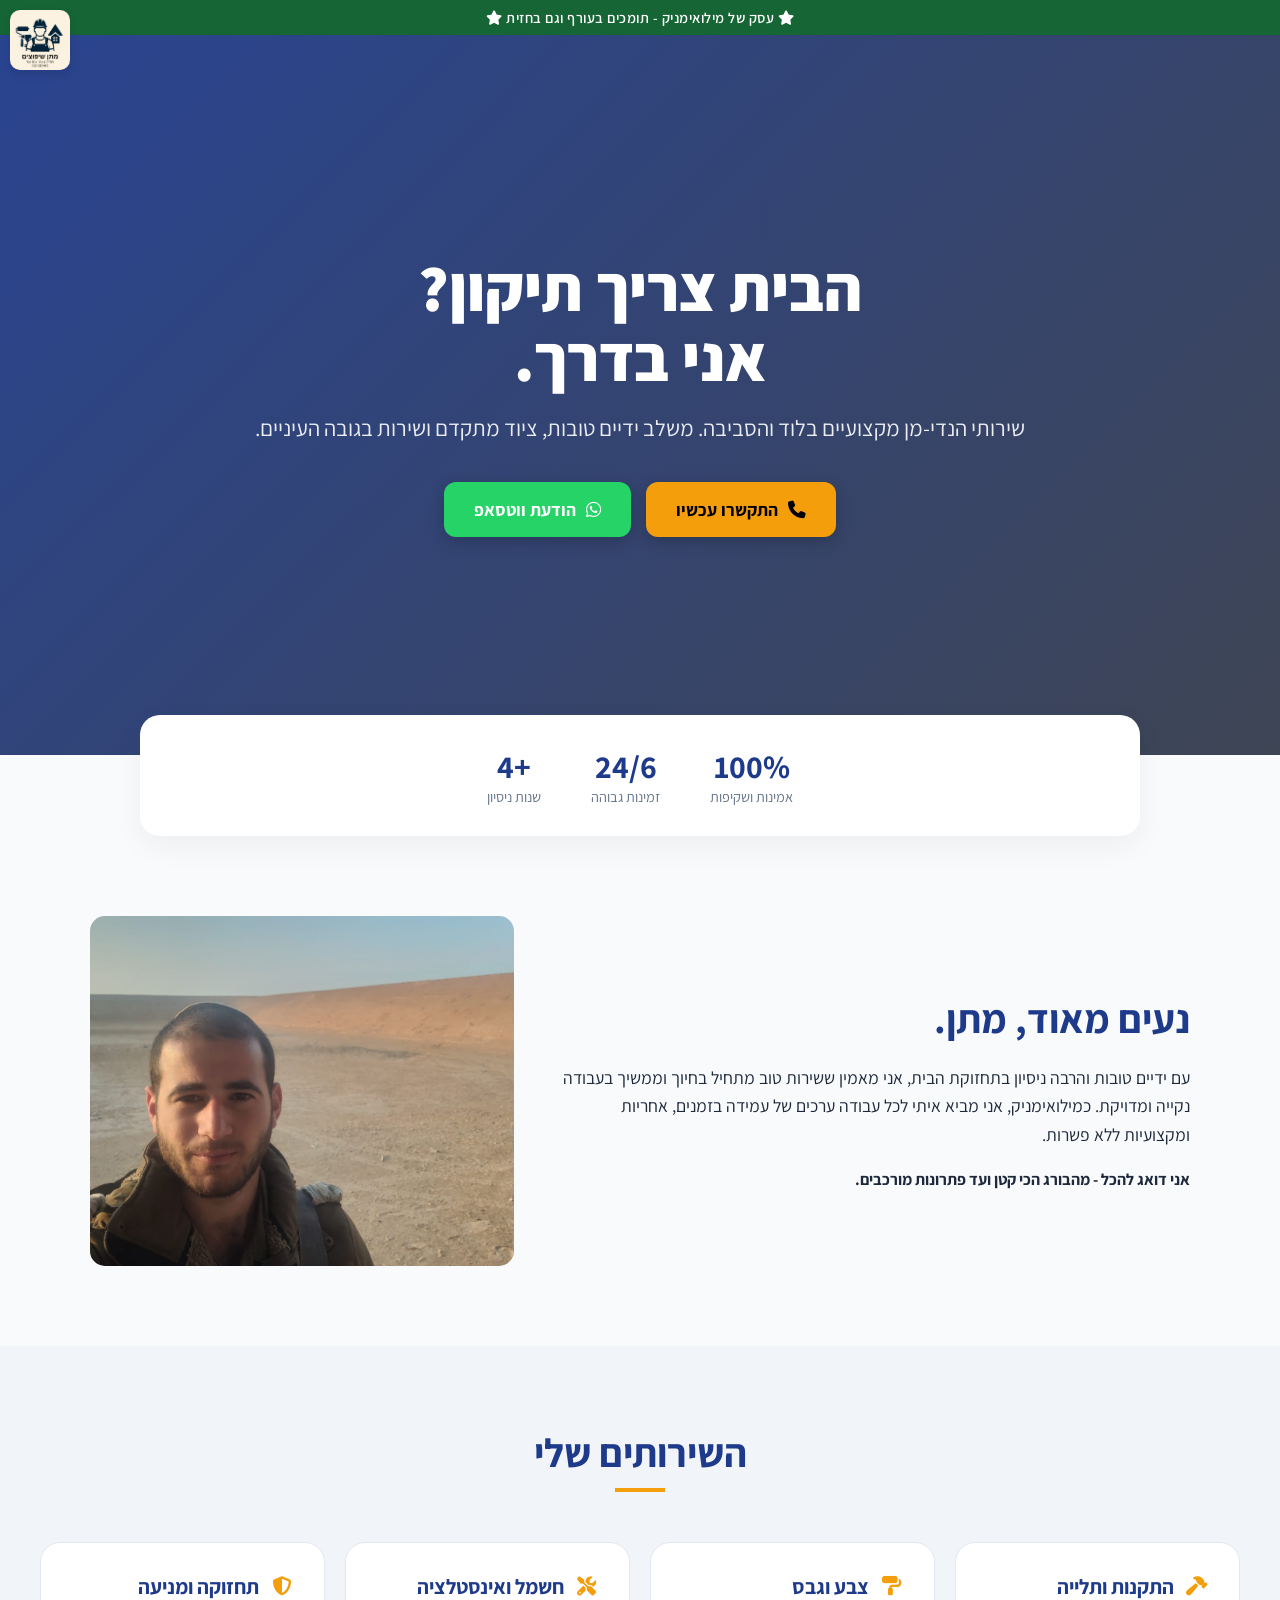
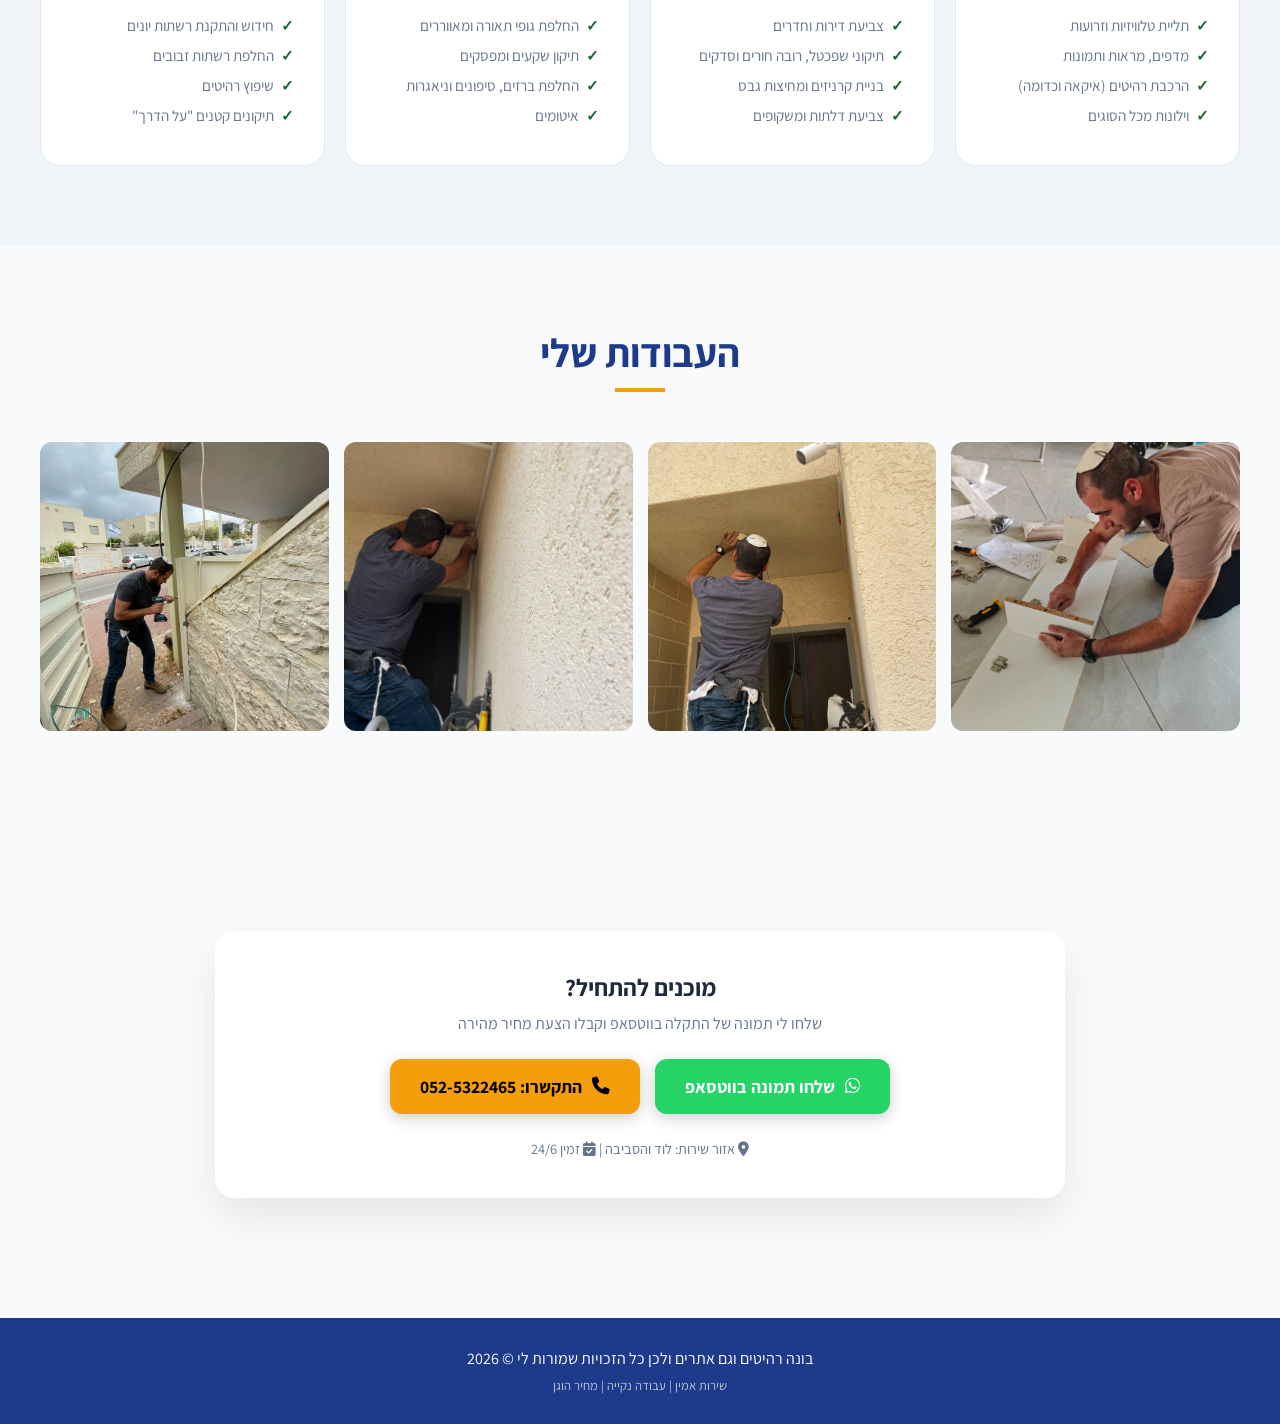
==== index.html @ cc58a03e "Add files via upload" ====
<!DOCTYPE html>
<html lang="he" dir="rtl">
<head>
    <meta charset="UTF-8">
    <meta name="viewport" content="width=device-width, initial-scale=1.0">
    <title>מתן-מן | מקצוען בבית, תמיד לשירותכם</title>
    
    <!-- Fonts & Icons -->
    <link href="https://fonts.googleapis.com/css2?family=Assistant:wght@300;400;600;800&display=swap" rel="stylesheet">
    <link rel="stylesheet" href="https://cdnjs.cloudflare.com/ajax/libs/font-awesome/6.4.0/css/all.min.css">
    
    <style>
        :root {
            --primary: #1e3a8a; /* כחול עמוק - אמינות */
            --secondary: #166534; /* ירוק זית עדין - מילואימניק */
            --accent: #f59e0b; /* כתום-צהוב - עבודה ופעולה */
            --bg-light: #f8fafc;
            --white: #ffffff;
            --text-main: #1e293b;
        }

        * {
            margin: 0;
            padding: 0;
            box-sizing: border-box;
            font-family: 'Assistant', sans-serif;
        }

        body {
            background-color: var(--bg-light);
            color: var(--text-main);
            scroll-behavior: smooth;
        }

        /* לוגו צף */
        #logo_div {
            position: fixed;
            top: 10px;
            left: 10px;
            width: 60px;
            height: 60px;
            z-index: 1000;
        }

        #logo_img {
            width: 100%;
            height: 100%;
            border-radius: 10px;
            object-fit: cover;
            box-shadow: 0 4px 10px rgba(0,0,0,0.1);
        }

        #img_nose {
            width: 100%;
            height: 100%;
            border-radius: 15px;
            object-fit: cover;
        }

        /* באנר מילואימניק */
        .miluim-badge {
            background: var(--secondary);
            color: white;
            text-align: center;
            padding: 8px 0;
            font-weight: 600;
            font-size: 0.9rem;
            letter-spacing: 0.5px;
        }

        /* Hero Section */
        .hero {
            position: relative;
            background: linear-gradient(135deg, rgba(30, 58, 138, 0.95) 0%, rgba(15, 23, 42, 0.8) 100%),
                        url('https://images.unsplash.com/photo-1621905252507-b35239d33048?q=80&w=2070');
            background-size: cover;
            background-position: center;
            height: 80vh;
            display: flex;
            align-items: center;
            justify-content: center;
            text-align: center;
            color: white;
            padding: 20px;
        }

        .hero-content h1 {
            font-size: clamp(2.5rem, 8vw, 4rem);
            font-weight: 800;
            margin-bottom: 20px;
            line-height: 1.1;
        }

        .hero-content p {
            font-size: clamp(1.1rem, 4vw, 1.4rem);
            max-width: 800px;
            margin: 0 auto 40px;
            opacity: 0.9;
        }

        /* Buttons */
        .btn-group {
            display: flex;
            gap: 15px;
            justify-content: center;
            flex-wrap: wrap;
        }

        .btn {
            padding: 16px 30px;
            border-radius: 12px;
            text-decoration: none;
            font-weight: 700;
            font-size: 1.1rem;
            transition: all 0.3s ease;
            display: flex;
            align-items: center;
            gap: 10px;
            box-shadow: 0 4px 15px rgba(0,0,0,0.2);
        }

        .btn-primary { background-color: var(--accent); color: #000; }
        .btn-secondary { background-color: #25d366; color: white; }
        
        .btn:hover { transform: translateY(-3px); box-shadow: 0 6px 20px rgba(0,0,0,0.3); }

        /* Stats Section */
        .stats {
            display: flex;
            justify-content: center;
            gap: 50px;
            padding: 30px;
            background: white;
            margin: -40px auto 0;
            position: relative;
            z-index: 10;
            width: 85%;
            max-width: 1000px;
            border-radius: 20px;
            box-shadow: 0 10px 30px rgba(0,0,0,0.05);
        }

        .stat-item { text-align: center; }
        .stat-item h3 { font-size: 2rem; color: var(--primary); }
        .stat-item p { font-size: 0.9rem; color: #64748b; }

        /* Services Section */
        section { padding: 80px 20px; }
        .section-title { text-align: center; margin-bottom: 50px; }
        .section-title h2 { font-size: 2.5rem; color: var(--primary); margin-bottom: 10px; }
        .section-title .underline { width: 50px; height: 4px; background: var(--accent); margin: 0 auto; }

        .services-container {
            display: grid;
            grid-template-columns: repeat(auto-fit, minmax(240px, 1fr));
            gap: 20px;
            max-width: 1200px;
            margin: 0 auto;
        }

        .service-card {
            background: white;
            padding: 30px;
            border-radius: 20px;
            transition: 0.4s;
            border: 1px solid #e2e8f0;
            display: flex;
            flex-direction: column;
        }

        .service-card:hover { 
            border-color: var(--accent); 
            transform: translateY(-5px);
            box-shadow: 0 10px 20px rgba(0,0,0,0.05);
        }
        
        .service-card h3 { 
            margin-bottom: 15px; 
            font-size: 1.3rem; 
            color: var(--primary);
            display: flex;
            align-items: center;
            gap: 10px;
        }

        .service-card h3 i {
            color: var(--accent);
            font-size: 1.2rem;
            width: 25px;
            text-align: center;
        }

        .service-card ul { 
            list-style: none; 
            color: #64748b; 
        }

        .service-card li { 
            margin-bottom: 10px; 
            position: relative;
            padding-right: 20px;
            font-size: 0.95rem;
        }

        .service-card li::before {
            content: "✓";
            color: var(--secondary);
            position: absolute;
            right: 0;
            font-weight: bold;
        }

        /* About Section */
        .about-flex {
            display: flex;
            align-items: center;
            gap: 40px;
            max-width: 1100px;
            margin: 0 auto;
            flex-wrap: wrap;
        }

        .about-text { flex: 1.2; min-width: 300px; }
        .about-image { 
            flex: 0.8; 
            min-width: 300px; 
            height: 350px; 
            position: relative;
        }

        /* Gallery */
        .gallery-grid {
            display: grid;
            grid-template-columns: repeat(auto-fill, minmax(250px, 1fr));
            gap: 15px;
            max-width: 1200px;
            margin: 0 auto;
        }

        .gallery-img {
            width: 100%;
            aspect-ratio: 1;
            object-fit: cover;
            border-radius: 12px;
            transition: 0.3s;
        }

        /* Contact Bar */
        .contact-bar {
            background: var(--white);
            padding: 40px 20px;
            border-radius: 20px;
            text-align: center;
            max-width: 850px;
            margin: 40px auto;
            box-shadow: 0 20px 40px rgba(0,0,0,0.08);
        }

        /* Footer */
        footer {
            background: var(--primary);
            color: white;
            padding: 30px 20px;
            text-align: center;
        }

/* Mobile Adjustments */
        @media (max-width: 768px) {
            .hero { 
                height: auto; 
                padding: 100px 20px 60px 20px; /* נותן מרווח נשימה לכפתורים */
            }
            
            .stats { 
                flex-direction: column; 
                gap: 20px; 
                width: 90%; 
                margin: 20px auto 0; /* שינוי: במקום מספר שלילי, נתנו מרווח חיובי רגיל */
                transform: none; 
            }
            
            .btn-group {
                flex-direction: column; /* מבטיח שהכפתורים יהיו אחד מתחת לשני */
                width: 100%;
            }

            .btn { 
                width: 100%; 
                justify-content: center; 
            }

            #logo_div { width: 50px; height: 50px; }
        }
    </style>
</head>
<body>

    <!-- לוגו -->
    <div id="logo_div">
        <img id="logo_img" src="לוגו עסק.png" alt="logo">
    </div>

    <!-- באנר עליון -->
    <div class="miluim-badge">
        <i class="fas fa-star"></i> עסק של מילואימניק - תומכים בעורף וגם בחזית <i class="fas fa-star"></i>
    </div>

    <!-- Hero -->
    <section class="hero">
        <div class="hero-content">
            <h1>הבית צריך תיקון?<br>אני בדרך.</h1>
            <p>שירותי הנדי-מן מקצועיים בלוד והסביבה. משלב ידיים טובות, ציוד מתקדם ושירות בגובה העיניים.</p>
            <div class="btn-group">
                <a href="tel:0525322465" class="btn btn-primary">
                    <i class="fas fa-phone"></i> התקשרו עכשיו
                </a>
                <a href="https://wa.me/972525322465?text=שלום מתן, אשמח להצעת מחיר" class="btn btn-secondary">
                    <i class="fab fa-whatsapp"></i> הודעת ווטסאפ
                </a>
            </div>
        </div>
    </section>

    <!-- Stats -->
    <div id="stat_item" class="stats">
        <div class="stat-item">
            <h3>100%</h3>
            <p>אמינות ושקיפות</p>
        </div>
        <div class="stat-item">
            <h3>24/6</h3>
            <p>זמינות גבוהה</p>
        </div>
        <div class="stat-item">
            <h3>+4</h3>
            <p>שנות ניסיון</p>
        </div>
    </div>

    <!-- About -->
    <section id="about">
        <div class="about-flex">
            <div class="about-text">
                <h2 style="font-size: 2.5rem; color: var(--primary); margin-bottom: 20px;">נעים מאוד, מתן.</h2>
                <p style="font-size: 1.1rem; margin-bottom: 20px; line-height: 1.6;">
                    עם ידיים טובות והרבה ניסיון בתחזוקת הבית, אני מאמין ששירות טוב מתחיל בחיוך וממשיך בעבודה נקייה ומדויקת. 
                    כמילואימניק, אני מביא איתי לכל עבודה ערכים של עמידה בזמנים, אחריות ומקצועיות ללא פשרות.
                </p>
                <p><strong>אני דואג להכל - מהבורג הכי קטן ועד פתרונות מורכבים.</strong></p>
            </div>
            <div class="about-image">
                <img id="img_nose" src="תמונת נושא.jpeg" alt="מתן בעבודה">
            </div>
        </div>
    </section>

    <!-- Services -->
    <section id="services" style="background: #f1f5f9;">
        <div class="section-title">
            <h2>השירותים שלי</h2>
            <div class="underline"></div>
        </div>
        
        <div class="services-container">
            <!-- קטגוריה 1: התקנות ונגרות -->
            <div class="service-card">
                <h3><i class="fas fa-hammer"></i> התקנות ותלייה</h3>
                <ul>
                    <li>תליית טלוויזיות וזרועות</li>
                    <li>מדפים, מראות ותמונות</li>
                    <li>הרכבת רהיטים (איקאה וכדומה)</li>
                    <li>וילונות מכל הסוגים</li>
                </ul>
            </div>

            <!-- קטגוריה 2: צבע וגבס -->
            <div class="service-card">
                <h3><i class="fas fa-paint-roller"></i> צבע וגבס</h3>
                <ul>
                    <li>צביעת דירות וחדרים</li>
                    <li>תיקוני שפכטל, רובה חורים וסדקים</li>
                    <li>בניית קרניזים ומחיצות גבס</li>
                    <li>צביעת דלתות ומשקופים</li>
                </ul>
            </div>

            <!-- קטגוריה 3: חשמל ואינסטלציה -->
            <div class="service-card">
                <h3><i class="fas fa-tools"></i>חשמל ואינסטלציה</h3>
                <ul>
                    <li>החלפת גופי תאורה ומאווררים</li>
                    <li>תיקון שקעים ומפסקים</li>
                    <li>החלפת ברזים, סיפונים וניאגרות</li>
                    <li>איטומים</li>
                </ul>
            </div>

            <!-- קטגוריה 4: תחזוקה כללית -->
            <div class="service-card">
                <h3><i class="fas fa-shield-alt"></i> תחזוקה ומניעה</h3>
                <ul>
                    <li>חידוש והתקנת רשתות יונים</li>
                    <li>החלפת רשתות זבובים</li>
                    <li>שיפוץ רהיטים</li>
                    <li>תיקונים קטנים "על הדרך"</li>
                </ul>
            </div>
        </div>
    </section>

    <!-- Gallery -->
    <section>
        <div class="section-title">
            <h2>העבודות שלי</h2>
            <div class="underline"></div>
        </div>
        <div class="gallery-grid">
            <img src="עבודה 1.jpeg" class="gallery-img" alt="עבודה 1">
            <img src="התקנת גוף תאורה.jpeg" class="gallery-img" alt="עבודה 2">
            <img src="התקנת מסילות.jpeg" class="gallery-img" alt="עבודה 3">
            <img src="ששש.jpeg" class="gallery-img" alt="עבודה 4">
        </div>
    </section>

    <!-- Contact Bar -->
    <section id="contact">
        <div class="contact-bar">
            <h2 style="margin-bottom: 10px;">מוכנים להתחיל?</h2>
            <p style="margin-bottom: 25px; color: #64748b;">שלחו לי תמונה של התקלה בווטסאפ וקבלו הצעת מחיר מהירה</p>
            <div class="btn-group">
                <a href="https://wa.me/972525322465?text=שלום מתן, אשמח להצעת מחיר" class="btn btn-secondary">
                    <i class="fab fa-whatsapp"></i> שלחו תמונה בווטסאפ
                </a>
                <a href="tel:0525322465" class="btn btn-primary">
                    <i class="fas fa-phone"></i> התקשרו: 052-5322465
                </a>
            </div>
            <p style="margin-top: 25px; font-size: 0.9rem; color: #64748b;">
                <i class="fas fa-map-marker-alt"></i> אזור שירות: לוד והסביבה | <i class="fas fa-calendar-check"></i> זמין 24/6
            </p>
        </div>
    </section>

    <!-- Footer -->
    <footer>
        <p>בונה רהיטים וגם אתרים ולכן כל הזכויות שמורות לי © 2026</p>
        <p style="font-size: 0.8rem; margin-top: 8px; opacity: 0.7;">שירות אמין | עבודה נקייה | מחיר הוגן</p>
    </footer>

</body>
</html>
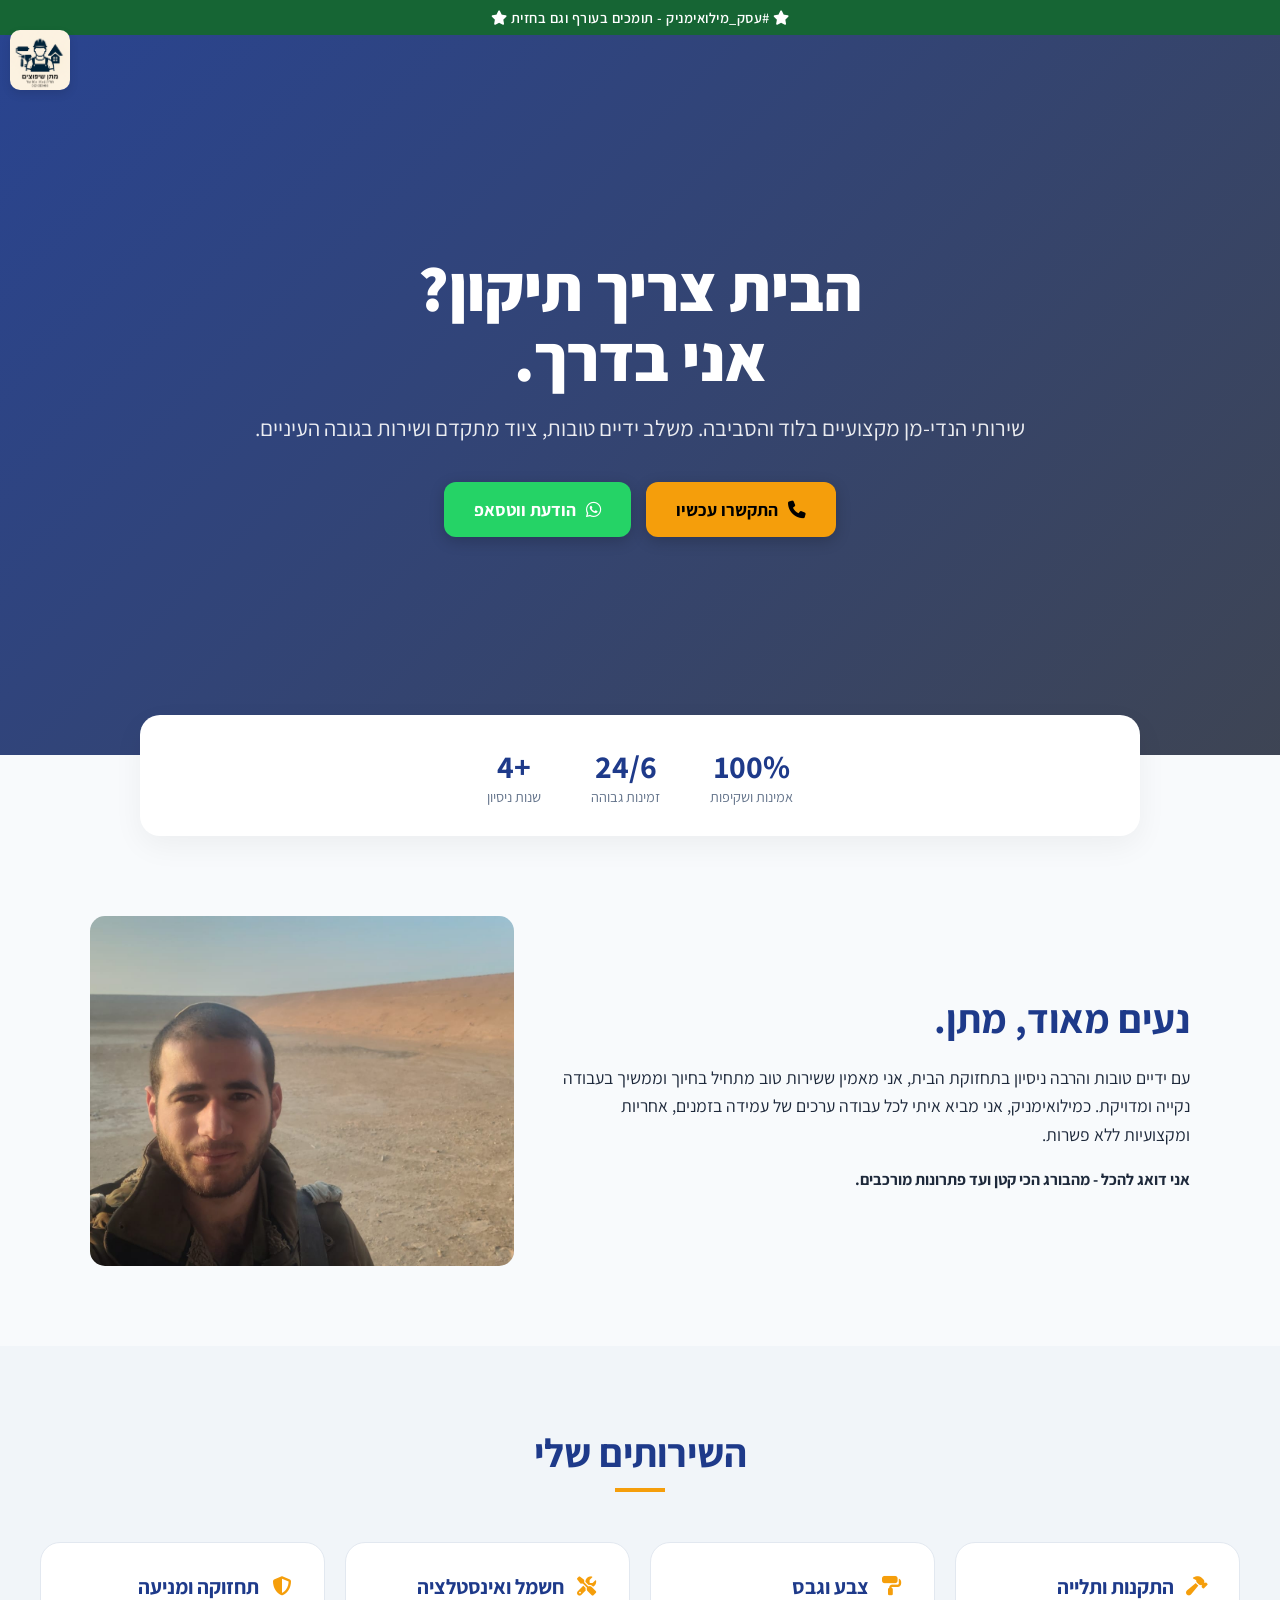
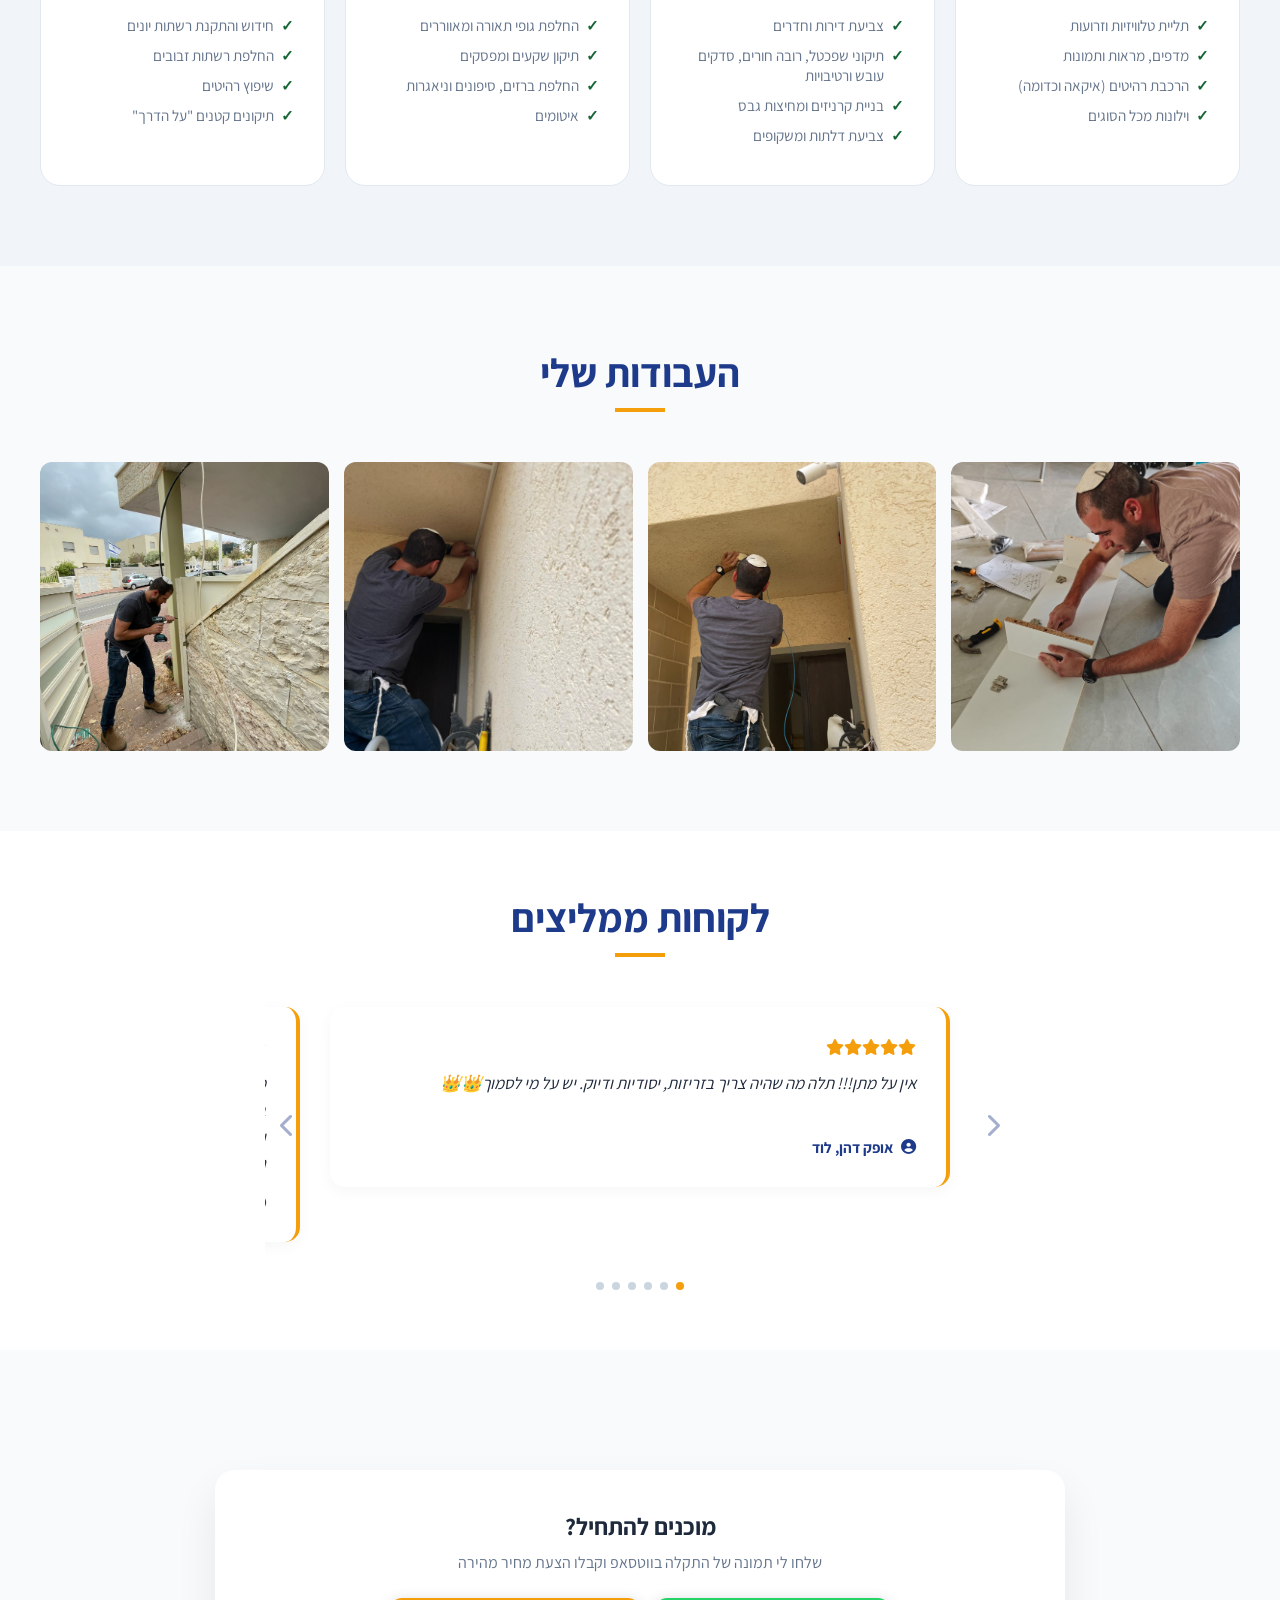
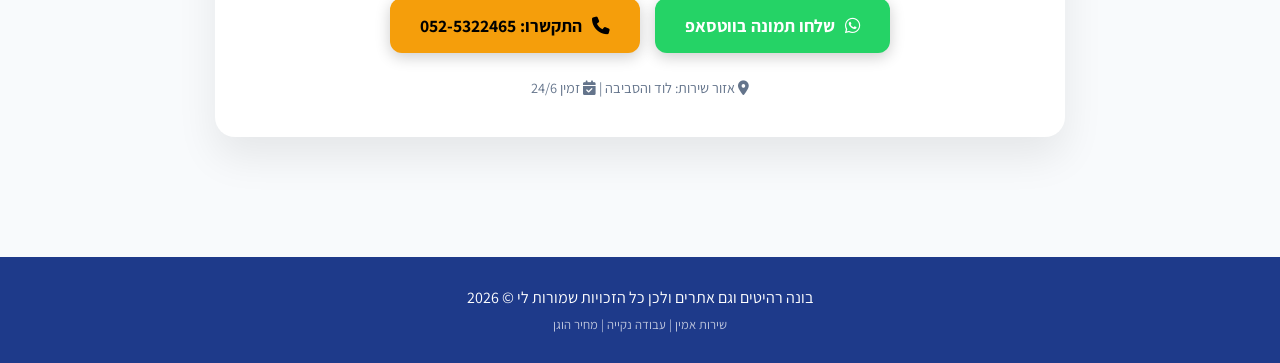
==== commit d23148a6: "Update index.html" ====
--- a/index.html
+++ b/index.html
@@ -5,7 +5,6 @@
     <meta name="viewport" content="width=device-width, initial-scale=1.0">
     <title>מתן-מן | מקצוען בבית, תמיד לשירותכם</title>
     
-    <!-- Fonts & Icons -->
     <link href="https://fonts.googleapis.com/css2?family=Assistant:wght@300;400;600;800&display=swap" rel="stylesheet">
     <link rel="stylesheet" href="https://cdnjs.cloudflare.com/ajax/libs/font-awesome/6.4.0/css/all.min.css">
     
@@ -35,7 +34,7 @@
         /* לוגו צף */
         #logo_div {
             position: fixed;
-            top: 10px;
+            top: 30px;
             left: 10px;
             width: 60px;
             height: 60px;
@@ -245,6 +244,102 @@
             transition: 0.3s;
         }
 
+        /* Reviews Section - Slider Mode */
+        .slider-wrapper {
+            position: relative;
+            max-width: 750px;
+            margin: 0 auto;
+            overflow: hidden;
+            padding: 10px 50px;
+        }
+
+        .slider-container {
+            display: flex;
+            transition: transform 0.4s ease-in-out;
+            width: 100%;
+        }
+
+        .slide {
+            min-width: 100%;
+            box-sizing: border-box;
+            padding: 10px 15px;
+        }
+
+        .review-card-compact {
+            background: var(--white);
+            padding: 30px;
+            border-radius: 15px;
+            box-shadow: 0 4px 15px rgba(0,0,0,0.04);
+            border-right: 4px solid var(--accent);
+            text-align: right;
+            min-height: 180px;
+            display: flex;
+            flex-direction: column;
+            justify-content: space-between;
+        }
+
+        .stars {
+            color: var(--accent);
+            margin-bottom: 12px;
+            font-size: 1rem;
+        }
+
+        .review-text {
+            font-size: 1.05rem;
+            line-height: 1.6;
+            color: var(--text-main);
+            font-style: italic;
+            margin-bottom: 15px;
+        }
+
+        .review-author {
+            font-weight: 700;
+            color: var(--primary);
+            font-size: 0.95rem;
+            display: flex;
+            align-items: center;
+            gap: 8px;
+        }
+
+        /* חיצי ניווט */
+        .slider-btn {
+            position: absolute;
+            top: 50%;
+            transform: translateY(-50%);
+            background: none;
+            border: none;
+            color: var(--primary);
+            font-size: 1.5rem;
+            cursor: pointer;
+            opacity: 0.4;
+            transition: opacity 0.2s;
+            padding: 10px;
+            z-index: 5;
+        }
+
+        .slider-btn:hover { opacity: 1; }
+        .prev-btn { right: 5px; }
+        .next-btn { left: 5px; }
+        
+        /* נקודות אינדיקציה */
+        .dots-container {
+            display: flex;
+            justify-content: center;
+            gap: 8px;
+            margin-top: 20px;
+        }
+
+        .dot {
+            width: 8px;
+            height: 8px;
+            background: #cbd5e1;
+            border-radius: 50%;
+            cursor: pointer;
+            transition: background 0.3s;
+        }
+
+        .dot.active { background: var(--accent); }
+
         /* Contact Bar */
         .contact-bar {
             background: var(--white);
@@ -264,23 +359,23 @@
             text-align: center;
         }
 
-/* Mobile Adjustments */
+        /* Mobile Adjustments */
         @media (max-width: 768px) {
             .hero { 
                 height: auto; 
-                padding: 100px 20px 60px 20px; /* נותן מרווח נשימה לכפתורים */
+                padding: 100px 20px 60px 20px;
             }
             
             .stats { 
                 flex-direction: column; 
                 gap: 20px; 
                 width: 90%; 
-                margin: 20px auto 0; /* שינוי: במקום מספר שלילי, נתנו מרווח חיובי רגיל */
+                margin: 20px auto 0;
                 transform: none; 
             }
             
             .btn-group {
-                flex-direction: column; /* מבטיח שהכפתורים יהיו אחד מתחת לשני */
+                flex-direction: column;
                 width: 100%;
             }
 
@@ -290,22 +385,24 @@
             }
 
             #logo_div { width: 50px; height: 50px; }
+            
+            .slider-wrapper {
+                padding: 10px 15px;
+            }
+            .slider-btn { display: none; }
         }
     </style>
 </head>
 <body>
 
-    <!-- לוגו -->
     <div id="logo_div">
         <img id="logo_img" src="לוגו עסק.png" alt="logo">
     </div>
 
-    <!-- באנר עליון -->
     <div class="miluim-badge">
-        <i class="fas fa-star"></i> עסק של מילואימניק - תומכים בעורף וגם בחזית <i class="fas fa-star"></i>
+        <i class="fas fa-star"></i> #עסק_מילואימניק - תומכים בעורף וגם בחזית <i class="fas fa-star"></i>
     </div>
 
-    <!-- Hero -->
     <section class="hero">
         <div class="hero-content">
             <h1>הבית צריך תיקון?<br>אני בדרך.</h1>
@@ -321,7 +418,6 @@
         </div>
     </section>
 
-    <!-- Stats -->
     <div id="stat_item" class="stats">
         <div class="stat-item">
             <h3>100%</h3>
@@ -337,7 +433,6 @@
         </div>
     </div>
 
-    <!-- About -->
     <section id="about">
         <div class="about-flex">
             <div class="about-text">
@@ -354,7 +449,6 @@
         </div>
     </section>
 
-    <!-- Services -->
     <section id="services" style="background: #f1f5f9;">
         <div class="section-title">
             <h2>השירותים שלי</h2>
@@ -362,7 +456,6 @@
         </div>
         
         <div class="services-container">
-            <!-- קטגוריה 1: התקנות ונגרות -->
             <div class="service-card">
                 <h3><i class="fas fa-hammer"></i> התקנות ותלייה</h3>
                 <ul>
@@ -373,18 +466,16 @@
                 </ul>
             </div>
 
-            <!-- קטגוריה 2: צבע וגבס -->
             <div class="service-card">
                 <h3><i class="fas fa-paint-roller"></i> צבע וגבס</h3>
                 <ul>
                     <li>צביעת דירות וחדרים</li>
-                    <li>תיקוני שפכטל, רובה חורים וסדקים</li>
+                    <li>תיקוני שפכטל, רובה חורים, סדקים עובש ורטיבויות</li>
                     <li>בניית קרניזים ומחיצות גבס</li>
                     <li>צביעת דלתות ומשקופים</li>
                 </ul>
             </div>
 
-            <!-- קטגוריה 3: חשמל ואינסטלציה -->
             <div class="service-card">
                 <h3><i class="fas fa-tools"></i>חשמל ואינסטלציה</h3>
                 <ul>
@@ -395,7 +486,6 @@
                 </ul>
             </div>
 
-            <!-- קטגוריה 4: תחזוקה כללית -->
             <div class="service-card">
                 <h3><i class="fas fa-shield-alt"></i> תחזוקה ומניעה</h3>
                 <ul>
@@ -408,8 +498,7 @@
         </div>
     </section>
 
-    <!-- Gallery -->
-    <section>
+    <section id="gallery">
         <div class="section-title">
             <h2>העבודות שלי</h2>
             <div class="underline"></div>
@@ -422,7 +511,107 @@
         </div>
     </section>
 
-    <!-- Contact Bar -->
+    <section id="reviews" style="background: #ffffff; padding: 60px 20px;">
+        <div class="section-title" style="margin-bottom: 30px;">
+            <h2>לקוחות ממליצים</h2>
+            <div class="underline"></div>
+        </div>
+        
+        <div class="slider-wrapper">
+            <button class="slider-btn prev-btn" onclick="handleBtnClick(-1)"><i class="fas fa-chevron-right"></i></button>
+            
+            <div class="slider-container" id="slider">
+                <div class="slide">
+                    <div class="review-card-compact">
+                        <div>
+                            <div class="stars">
+                                <i class="fas fa-star"></i><i class="fas fa-star"></i><i class="fas fa-star"></i><i class="fas fa-star"></i><i class="fas fa-star"></i>
+                            </div>
+                            <p class="review-text">אין על מתן!!! תלה מה שהיה צריך בזריזות, יסודיות ודיוק. יש על מי לסמוך👑👑</p>
+                        </div>
+                        <div class="review-author">
+                            <i class="fas fa-user-circle"></i> אופק דהן, לוד
+                        </div>
+                    </div>
+                </div>
+
+                <div class="slide">
+                    <div class="review-card-compact">
+                        <div>
+                            <div class="stars">
+                                <i class="fas fa-star"></i><i class="fas fa-star"></i><i class="fas fa-star"></i><i class="fas fa-star"></i><i class="fas fa-star"></i>
+                            </div>
+                            <p class="review-text">ממליצים בחום על מתן, שסידר לנו בצורה יסודית ומקצועית את כל נושא הרשתות בבית, עזר בהתקנות שונות, והכול בחיוך, סבלנות ומהירות. לאורך כל הדרך הוא היה זמין, שירותי ומדויק... כיף לעבוד עם מישהו שגם מקצוען אמיתי וגם נותן תחושת ביטחון ואכפתיות. תודה רבה!</p>
+                        </div>
+                        <div class="review-author">
+                            <i class="fas fa-user-circle"></i> יצחק ירוחם, לוד
+                        </div>
+                    </div>
+                </div>
+
+                <div class="slide">
+                    <div class="review-card-compact">
+                        <div>
+                            <div class="stars">
+                                <i class="fas fa-star"></i><i class="fas fa-star"></i><i class="fas fa-star"></i><i class="fas fa-star"></i><i class="fas fa-star"></i>
+                            </div>
+                            <p class="review-text">שירות מעולה נעזרתי בעת מעבר דירה. כל הרהיטים הורכבו ישר. וכל הקדיחות נעשו בצורה מקצועית מאד</p>
+                        </div>
+                        <div class="review-author">
+                            <i class="fas fa-user-circle"></i> ליאור, כפר סבא
+                        </div>
+                    </div>
+                </div>
+
+                <div class="slide">
+                    <div class="review-card-compact">
+                        <div>
+                            <div class="stars">
+                                <i class="fas fa-star"></i><i class="fas fa-star"></i><i class="fas fa-star"></i><i class="fas fa-star"></i><i class="fas fa-star"></i>
+                            </div>
+                            <p class="review-text">מתן אלמגור הנדימן מקצועי איכותי ואמין ביותר ניסיתי לשלם לו קצת יותר והוא לא הסכים לקבל!! ממליץ בחום להשתמש בשירותים שלו!!</p>
+                        </div>
+                        <div class="review-author">
+                            <i class="fas fa-user-circle"></i> אליה סעדון, תל אביב
+                        </div>
+                    </div>
+                </div>
+
+                <div class="slide">
+                    <div class="review-card-compact">
+                        <div>
+                            <div class="stars">
+                                <i class="fas fa-star"></i><i class="fas fa-star"></i><i class="fas fa-star"></i><i class="fas fa-star"></i><i class="fas fa-star"></i>
+                            </div>
+                            <p class="review-text">יצא לי להעזר במתן מספר פעמים השרות היה מכל הלב. ההרגשה שמתן נתן שבאמת אכפת לו והוא עושה כל מאמץ שהעבודה תעשה על הצד הטוב ביותר עם מחיר הגון ושרות מאיר פנים</p>
+                        </div>
+                        <div class="review-author">
+                            <i class="fas fa-user-circle"></i> עמיחי יובל
+                        </div>
+                    </div>
+                </div>
+
+                <div class="slide">
+                    <div class="review-card-compact">
+                        <div>
+                            <div class="stars">
+                                <i class="fas fa-star"></i><i class="fas fa-star"></i><i class="fas fa-star"></i><i class="fas fa-star"></i><i class="fas fa-star"></i>
+                            </div>
+                            <p class="review-text">שירות מעולה, עבודה יסודית מא עד תיו. התקין מצלמת אבטחה ותיקן את השער בצורה מקצועית ויסודית. תודה🙏🏻</p>
+                        </div>
+                        <div class="review-author">
+                            <i class="fas fa-user-circle"></i> קרן, שערי תקווה
+                        </div>
+                    </div>
+                </div>
+            </div>
+
+            <button class="slider-btn next-btn" onclick="handleBtnClick(1)"><i class="fas fa-chevron-left"></i></button>
+        </div>
+
+        <div class="dots-container" id="dotsContainer"></div>
+    </section>
+
     <section id="contact">
         <div class="contact-bar">
             <h2 style="margin-bottom: 10px;">מוכנים להתחיל?</h2>
@@ -441,11 +630,85 @@
         </div>
     </section>
 
-    <!-- Footer -->
     <footer>
         <p>בונה רהיטים וגם אתרים ולכן כל הזכויות שמורות לי © 2026</p>
         <p style="font-size: 0.8rem; margin-top: 8px; opacity: 0.7;">שירות אמין | עבודה נקייה | מחיר הוגן</p>
     </footer>
 
+    <script>
+        let currentIdx = 0;
+        const slides = document.querySelectorAll('.slide');
+        const slider = document.getElementById('slider');
+        const dotsContainer = document.getElementById('dotsContainer');
+
+        // יצירת נקודות ניווט דינמיות
+        slides.forEach((_, i) => {
+            const dot = document.createElement('div');
+            dot.classList.add('dot');
+            if(i === 0) dot.classList.add('active');
+            dot.addEventListener('click', () => {
+                resetAutoPlay();
+                goToSlide(i);
+            });
+            dotsContainer.appendChild(dot);
+        });
+
+        const dots = document.querySelectorAll('.dot');
+
+        function updateSlider() {
+            slider.style.transform = `translateX(${currentIdx * 100}%)`;
+            dots.forEach((dot, i) => {
+                dot.classList.toggle('active', i === currentIdx);
+            });
+        }
+
+        function moveSlide(direction) {
+            currentIdx += direction;
+            if (currentIdx < 0) currentIdx = slides.length - 1;
+            if (currentIdx >= slides.length) currentIdx = 0;
+            updateSlider();
+        }
+
+        function goToSlide(index) {
+            currentIdx = index;
+            updateSlider();
+        }
+
+        // ניקוי ומניעת התנגשות בלחיצה ידנית על החיצים
+        function handleBtnClick(direction) {
+            resetAutoPlay();
+            moveSlide(direction);
+        }
+
+        // מנגנון ניגון אוטומטי (כל 5 שניות)
+        let autoPlayInterval = setInterval(() => {
+            moveSlide(1);
+        }, 5000);
+
+        function resetAutoPlay() {
+            clearInterval(autoPlayInterval);
+        }
+
+        // תמיכה בהחלקת אצבע (Swipe) למובייל + עצירת אוטומציה בנגיעה
+        let touchStartX = 0;
+        let touchEndX = 0;
+        
+        const wrapper = document.querySelector('.slider-wrapper');
+        wrapper.addEventListener('touchstart', e => {
+            resetAutoPlay();
+            touchStartX = e.changedTouches[0].screenX;
+        }, {passive: true});
+        
+        wrapper.addEventListener('touchend', e => {
+            touchEndX = e.changedTouches[0].screenX;
+            handleSwipe();
+        }, {passive: true});
+
+        function handleSwipe() {
+            if (touchStartX - touchEndX > 50) moveSlide(1);  // סוויפ שמאלה
+            if (touchEndX - touchStartX > 50) moveSlide(-1); // סוויפ ימינה
+        }
+    </script>
+
 </body>
-</html>+</html>
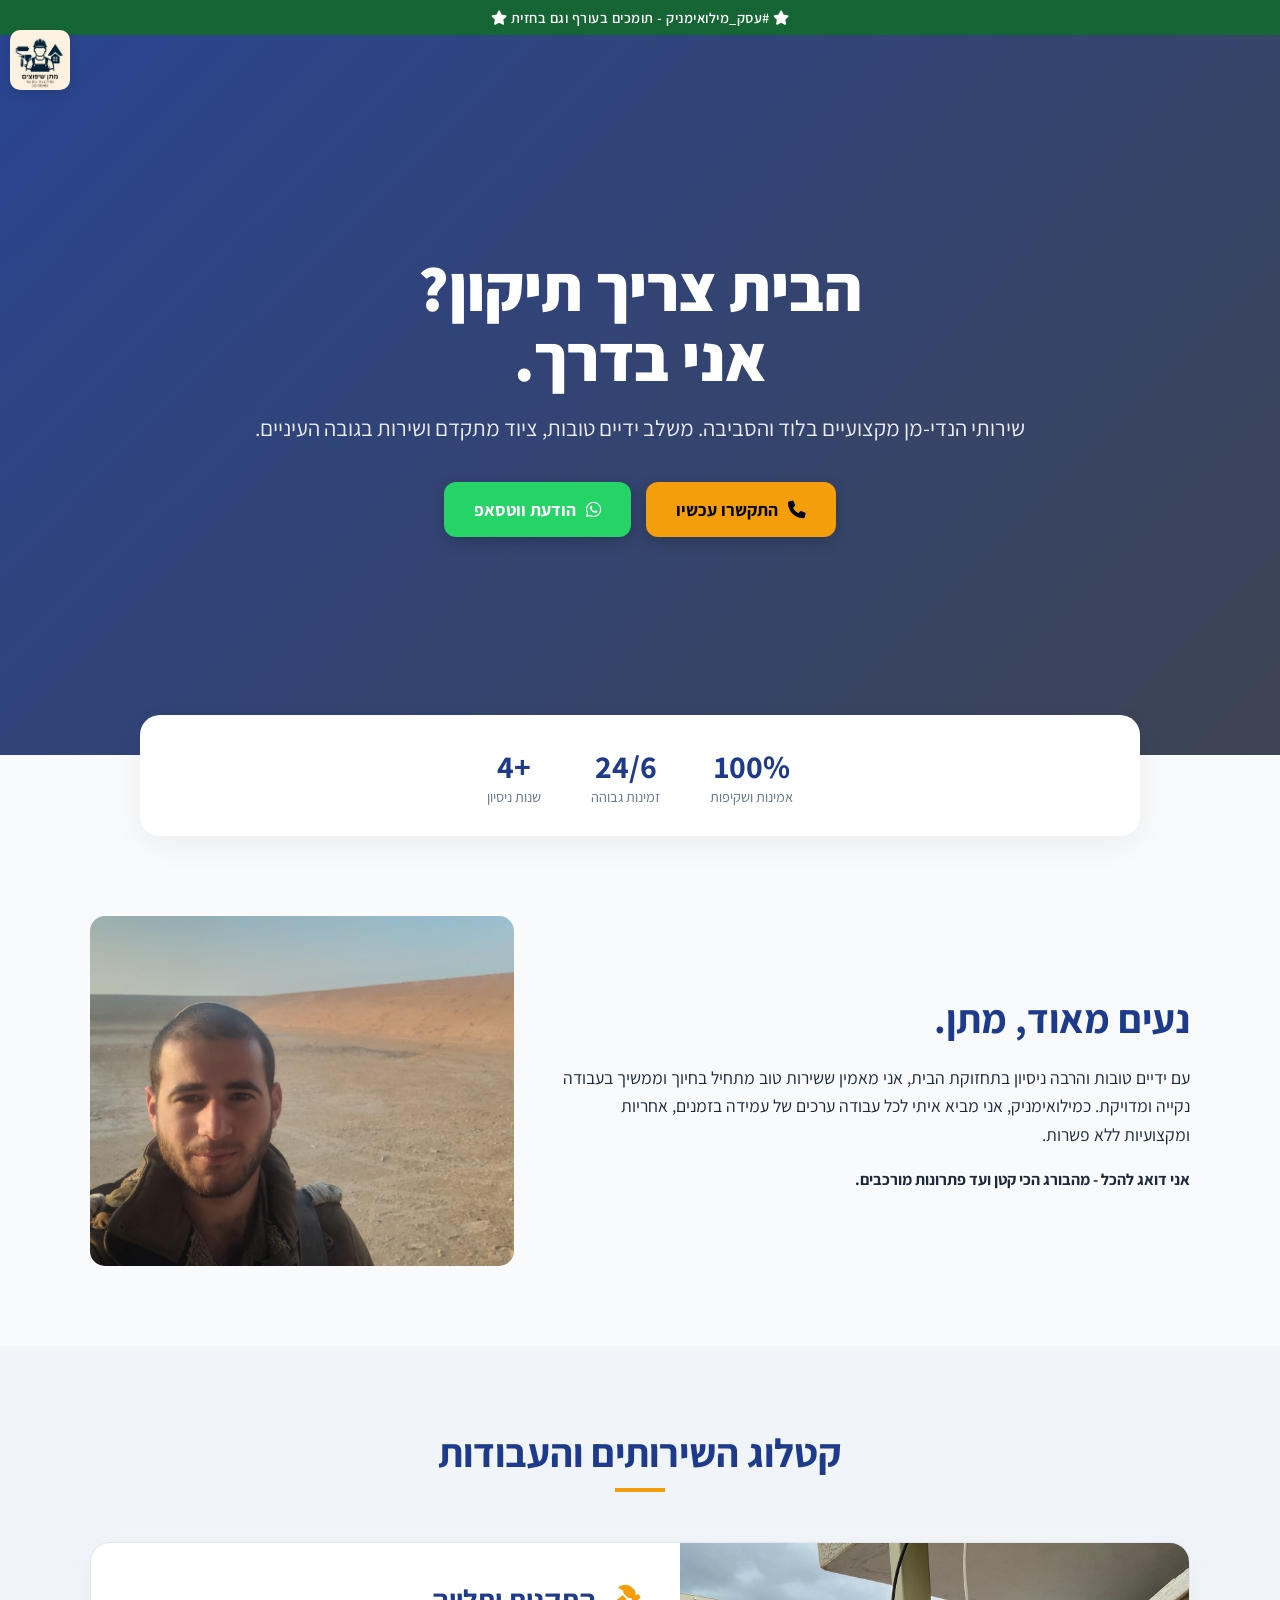
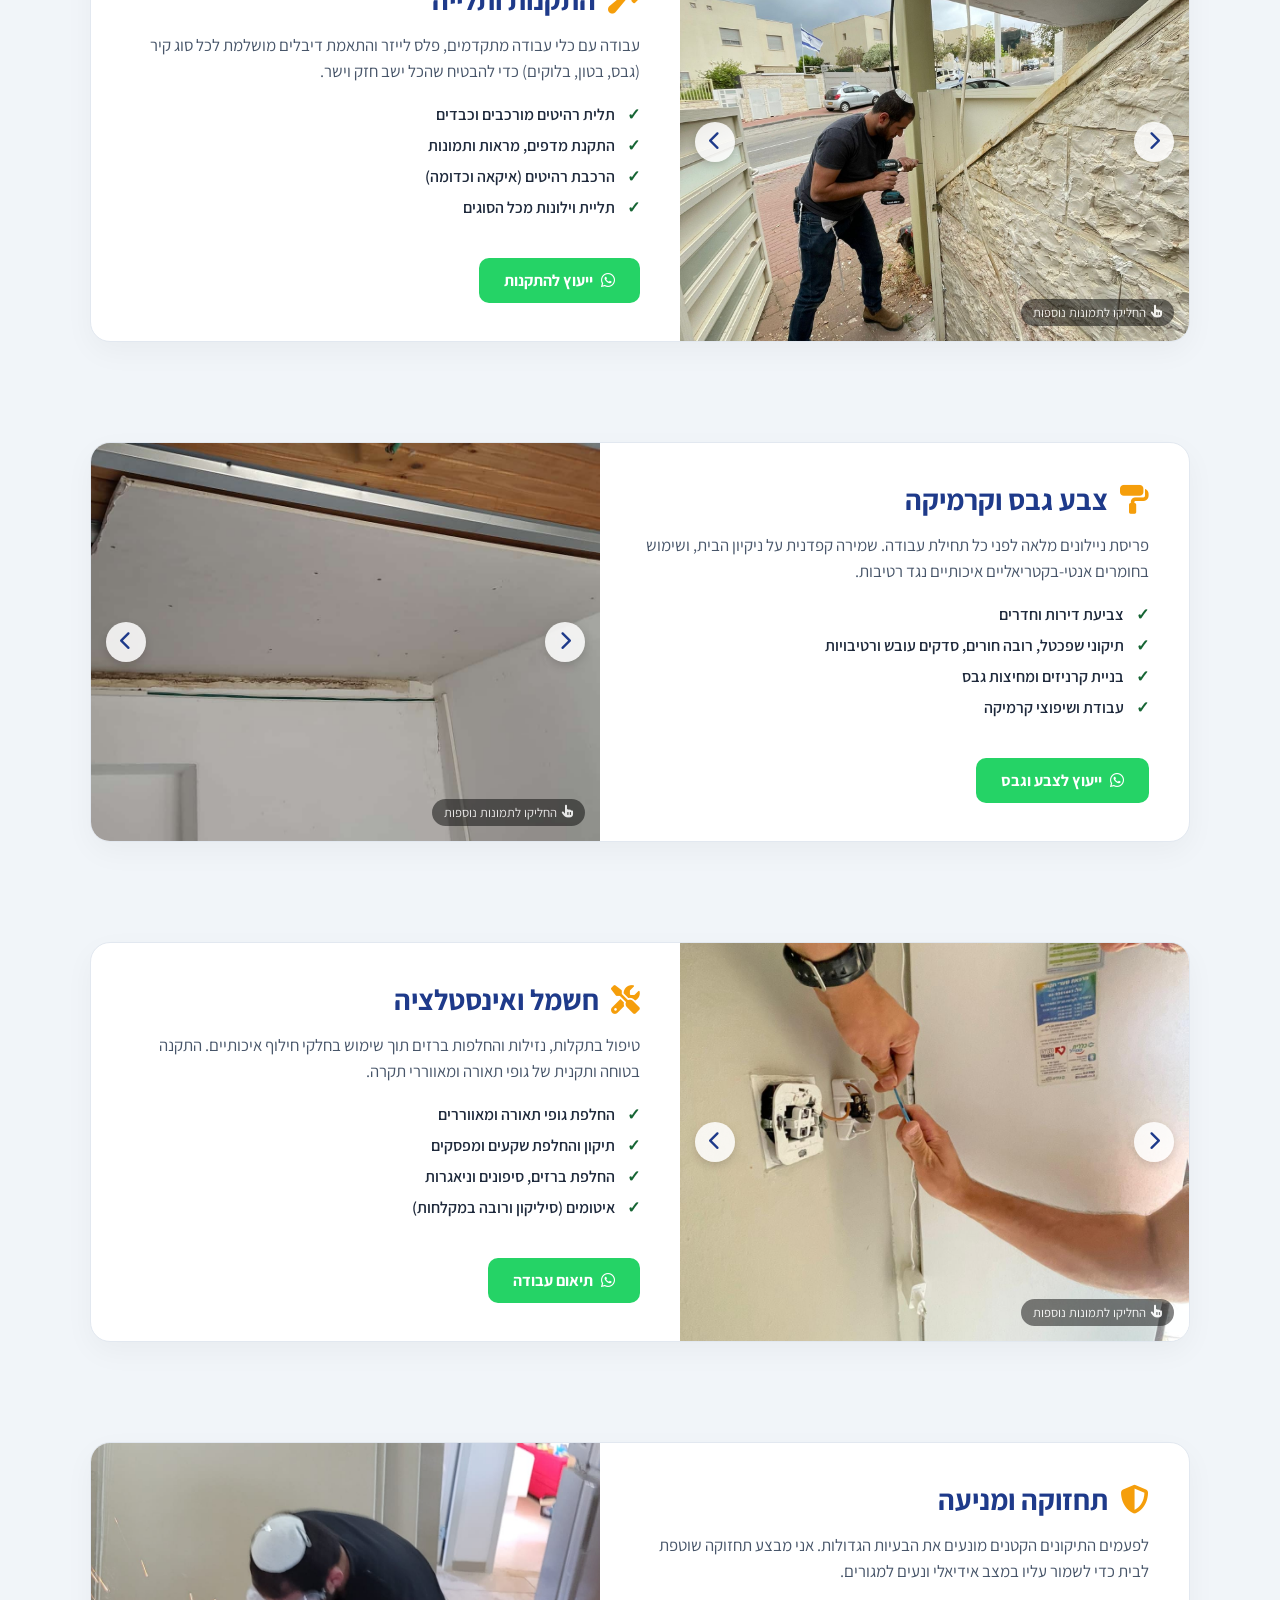
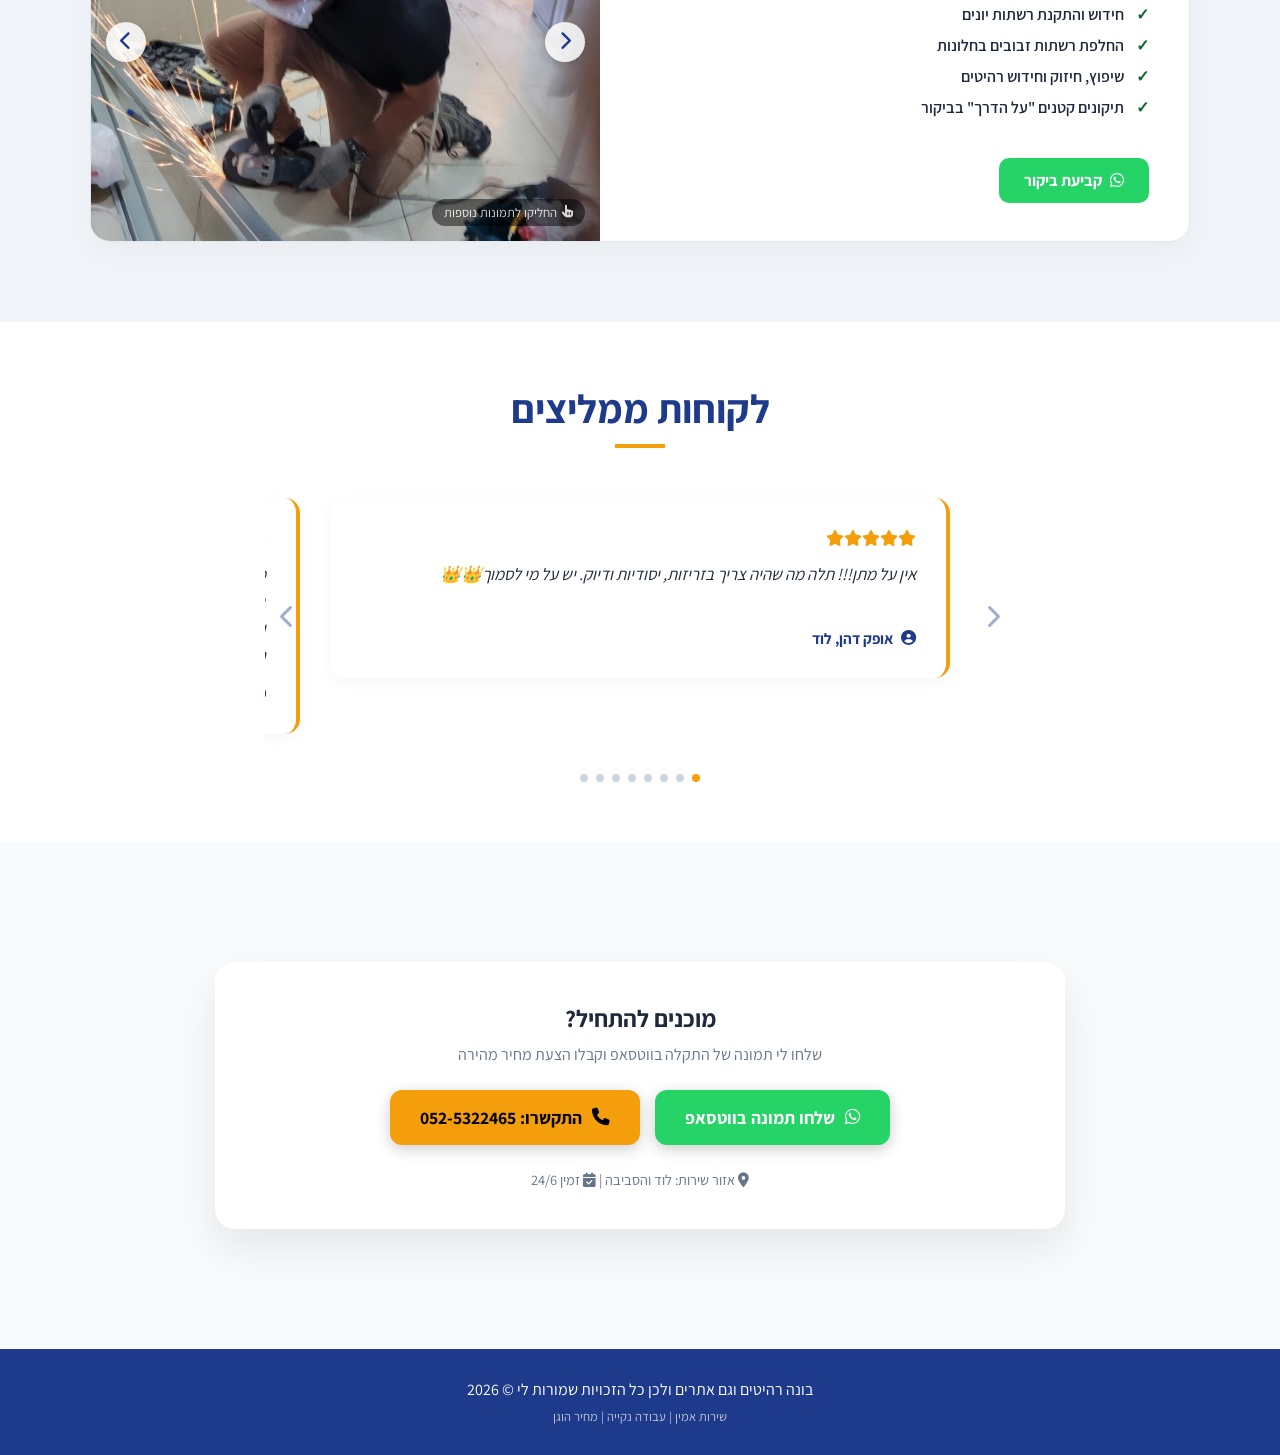
==== commit 2f908dcf: "Update index.html" ====
--- a/index.html
+++ b/index.html
@@ -1,714 +1,501 @@
-<!DOCTYPE html>
+<!doctype html>
 <html lang="he" dir="rtl">
-<head>
-    <meta charset="UTF-8">
-    <meta name="viewport" content="width=device-width, initial-scale=1.0">
+  <head>
+    <meta charset="UTF-8" />
+    <meta name="viewport" content="width=device-width, initial-scale=1.0" />
     <title>מתן-מן | מקצוען בבית, תמיד לשירותכם</title>
-    
-    <link href="https://fonts.googleapis.com/css2?family=Assistant:wght@300;400;600;800&display=swap" rel="stylesheet">
-    <link rel="stylesheet" href="https://cdnjs.cloudflare.com/ajax/libs/font-awesome/6.4.0/css/all.min.css">
-    
-    <style>
-        :root {
-            --primary: #1e3a8a; /* כחול עמוק - אמינות */
-            --secondary: #166534; /* ירוק זית עדין - מילואימניק */
-            --accent: #f59e0b; /* כתום-צהוב - עבודה ופעולה */
-            --bg-light: #f8fafc;
-            --white: #ffffff;
-            --text-main: #1e293b;
-        }
-
-        * {
-            margin: 0;
-            padding: 0;
-            box-sizing: border-box;
-            font-family: 'Assistant', sans-serif;
-        }
-
-        body {
-            background-color: var(--bg-light);
-            color: var(--text-main);
-            scroll-behavior: smooth;
-        }
-
-        /* לוגו צף */
-        #logo_div {
-            position: fixed;
-            top: 30px;
-            left: 10px;
-            width: 60px;
-            height: 60px;
-            z-index: 1000;
-        }
-
-        #logo_img {
-            width: 100%;
-            height: 100%;
-            border-radius: 10px;
-            object-fit: cover;
-            box-shadow: 0 4px 10px rgba(0,0,0,0.1);
-        }
-
-        #img_nose {
-            width: 100%;
-            height: 100%;
-            border-radius: 15px;
-            object-fit: cover;
-        }
-
-        /* באנר מילואימניק */
-        .miluim-badge {
-            background: var(--secondary);
-            color: white;
-            text-align: center;
-            padding: 8px 0;
-            font-weight: 600;
-            font-size: 0.9rem;
-            letter-spacing: 0.5px;
-        }
-
-        /* Hero Section */
-        .hero {
-            position: relative;
-            background: linear-gradient(135deg, rgba(30, 58, 138, 0.95) 0%, rgba(15, 23, 42, 0.8) 100%),
-                        url('https://images.unsplash.com/photo-1621905252507-b35239d33048?q=80&w=2070');
-            background-size: cover;
-            background-position: center;
-            height: 80vh;
-            display: flex;
-            align-items: center;
-            justify-content: center;
-            text-align: center;
-            color: white;
-            padding: 20px;
-        }
-
-        .hero-content h1 {
-            font-size: clamp(2.5rem, 8vw, 4rem);
-            font-weight: 800;
-            margin-bottom: 20px;
-            line-height: 1.1;
-        }
-
-        .hero-content p {
-            font-size: clamp(1.1rem, 4vw, 1.4rem);
-            max-width: 800px;
-            margin: 0 auto 40px;
-            opacity: 0.9;
-        }
-
-        /* Buttons */
-        .btn-group {
-            display: flex;
-            gap: 15px;
-            justify-content: center;
-            flex-wrap: wrap;
-        }
-
-        .btn {
-            padding: 16px 30px;
-            border-radius: 12px;
-            text-decoration: none;
-            font-weight: 700;
-            font-size: 1.1rem;
-            transition: all 0.3s ease;
-            display: flex;
-            align-items: center;
-            gap: 10px;
-            box-shadow: 0 4px 15px rgba(0,0,0,0.2);
-        }
-
-        .btn-primary { background-color: var(--accent); color: #000; }
-        .btn-secondary { background-color: #25d366; color: white; }
-        
-        .btn:hover { transform: translateY(-3px); box-shadow: 0 6px 20px rgba(0,0,0,0.3); }
-
-        /* Stats Section */
-        .stats {
-            display: flex;
-            justify-content: center;
-            gap: 50px;
-            padding: 30px;
-            background: white;
-            margin: -40px auto 0;
-            position: relative;
-            z-index: 10;
-            width: 85%;
-            max-width: 1000px;
-            border-radius: 20px;
-            box-shadow: 0 10px 30px rgba(0,0,0,0.05);
-        }
-
-        .stat-item { text-align: center; }
-        .stat-item h3 { font-size: 2rem; color: var(--primary); }
-        .stat-item p { font-size: 0.9rem; color: #64748b; }
-
-        /* Services Section */
-        section { padding: 80px 20px; }
-        .section-title { text-align: center; margin-bottom: 50px; }
-        .section-title h2 { font-size: 2.5rem; color: var(--primary); margin-bottom: 10px; }
-        .section-title .underline { width: 50px; height: 4px; background: var(--accent); margin: 0 auto; }
-
-        .services-container {
-            display: grid;
-            grid-template-columns: repeat(auto-fit, minmax(240px, 1fr));
-            gap: 20px;
-            max-width: 1200px;
-            margin: 0 auto;
-        }
-
-        .service-card {
-            background: white;
-            padding: 30px;
-            border-radius: 20px;
-            transition: 0.4s;
-            border: 1px solid #e2e8f0;
-            display: flex;
-            flex-direction: column;
-        }
-
-        .service-card:hover { 
-            border-color: var(--accent); 
-            transform: translateY(-5px);
-            box-shadow: 0 10px 20px rgba(0,0,0,0.05);
-        }
-        
-        .service-card h3 { 
-            margin-bottom: 15px; 
-            font-size: 1.3rem; 
-            color: var(--primary);
-            display: flex;
-            align-items: center;
-            gap: 10px;
-        }
-
-        .service-card h3 i {
-            color: var(--accent);
-            font-size: 1.2rem;
-            width: 25px;
-            text-align: center;
-        }
-
-        .service-card ul { 
-            list-style: none; 
-            color: #64748b; 
-        }
-
-        .service-card li { 
-            margin-bottom: 10px; 
-            position: relative;
-            padding-right: 20px;
-            font-size: 0.95rem;
-        }
-
-        .service-card li::before {
-            content: "✓";
-            color: var(--secondary);
-            position: absolute;
-            right: 0;
-            font-weight: bold;
-        }
-
-        /* About Section */
-        .about-flex {
-            display: flex;
-            align-items: center;
-            gap: 40px;
-            max-width: 1100px;
-            margin: 0 auto;
-            flex-wrap: wrap;
-        }
-
-        .about-text { flex: 1.2; min-width: 300px; }
-        .about-image { 
-            flex: 0.8; 
-            min-width: 300px; 
-            height: 350px; 
-            position: relative;
-        }
-
-        /* Gallery */
-        .gallery-grid {
-            display: grid;
-            grid-template-columns: repeat(auto-fill, minmax(250px, 1fr));
-            gap: 15px;
-            max-width: 1200px;
-            margin: 0 auto;
-        }
-
-        .gallery-img {
-            width: 100%;
-            aspect-ratio: 1;
-            object-fit: cover;
-            border-radius: 12px;
-            transition: 0.3s;
-        }
-
-        /* Reviews Section - Slider Mode */
-        .slider-wrapper {
-            position: relative;
-            max-width: 750px;
-            margin: 0 auto;
-            overflow: hidden;
-            padding: 10px 50px;
-        }
-
-        .slider-container {
-            display: flex;
-            transition: transform 0.4s ease-in-out;
-            width: 100%;
-        }
-
-        .slide {
-            min-width: 100%;
-            box-sizing: border-box;
-            padding: 10px 15px;
-        }
-
-        .review-card-compact {
-            background: var(--white);
-            padding: 30px;
-            border-radius: 15px;
-            box-shadow: 0 4px 15px rgba(0,0,0,0.04);
-            border-right: 4px solid var(--accent);
-            text-align: right;
-            min-height: 180px;
-            display: flex;
-            flex-direction: column;
-            justify-content: space-between;
-        }
-
-        .stars {
-            color: var(--accent);
-            margin-bottom: 12px;
-            font-size: 1rem;
-        }
-
-        .review-text {
-            font-size: 1.05rem;
-            line-height: 1.6;
-            color: var(--text-main);
-            font-style: italic;
-            margin-bottom: 15px;
-        }
-
-        .review-author {
-            font-weight: 700;
-            color: var(--primary);
-            font-size: 0.95rem;
-            display: flex;
-            align-items: center;
-            gap: 8px;
-        }
-
-        /* חיצי ניווט */
-        .slider-btn {
-            position: absolute;
-            top: 50%;
-            transform: translateY(-50%);
-            background: none;
-            border: none;
-            color: var(--primary);
-            font-size: 1.5rem;
-            cursor: pointer;
-            opacity: 0.4;
-            transition: opacity 0.2s;
-            padding: 10px;
-            z-index: 5;
-        }
-
-        .slider-btn:hover { opacity: 1; }
-        .prev-btn { right: 5px; }
-        .next-btn { left: 5px; }
-        
-        /* נקודות אינדיקציה */
-        .dots-container {
-            display: flex;
-            justify-content: center;
-            gap: 8px;
-            margin-top: 20px;
-        }
-
-        .dot {
-            width: 8px;
-            height: 8px;
-            background: #cbd5e1;
-            border-radius: 50%;
-            cursor: pointer;
-            transition: background 0.3s;
-        }
-
-        .dot.active { background: var(--accent); }
-
-        /* Contact Bar */
-        .contact-bar {
-            background: var(--white);
-            padding: 40px 20px;
-            border-radius: 20px;
-            text-align: center;
-            max-width: 850px;
-            margin: 40px auto;
-            box-shadow: 0 20px 40px rgba(0,0,0,0.08);
-        }
-
-        /* Footer */
-        footer {
-            background: var(--primary);
-            color: white;
-            padding: 30px 20px;
-            text-align: center;
-        }
-
-        /* Mobile Adjustments */
-        @media (max-width: 768px) {
-            .hero { 
-                height: auto; 
-                padding: 100px 20px 60px 20px;
-            }
-            
-            .stats { 
-                flex-direction: column; 
-                gap: 20px; 
-                width: 90%; 
-                margin: 20px auto 0;
-                transform: none; 
-            }
-            
-            .btn-group {
-                flex-direction: column;
-                width: 100%;
-            }
-
-            .btn { 
-                width: 100%; 
-                justify-content: center; 
-            }
-
-            #logo_div { width: 50px; height: 50px; }
-            
-            .slider-wrapper {
-                padding: 10px 15px;
-            }
-            .slider-btn { display: none; }
-        }
-    </style>
-</head>
-<body>
-
+
+    <link
+      href="https://fonts.googleapis.com/css2?family=Assistant:wght@300;400;600;800&display=swap"
+      rel="stylesheet"
+    />
+    <link
+      rel="stylesheet"
+      href="https://cdnjs.cloudflare.com/ajax/libs/font-awesome/6.4.0/css/all.min.css"
+    />
+    <script src="index4.js" defer></script>
+    <link rel="stylesheet" href="index4.css" />
+  </head>
+  <body>
     <div id="logo_div">
-        <img id="logo_img" src="לוגו עסק.png" alt="logo">
+      <img id="logo_img" src="לוגו עסק.png" alt="logo" />
     </div>
 
     <div class="miluim-badge">
-        <i class="fas fa-star"></i> #עסק_מילואימניק - תומכים בעורף וגם בחזית <i class="fas fa-star"></i>
+      <i class="fas fa-star"></i> #עסק_מילואימניק - תומכים בעורף וגם בחזית
+      <i class="fas fa-star"></i>
     </div>
 
     <section class="hero">
-        <div class="hero-content">
-            <h1>הבית צריך תיקון?<br>אני בדרך.</h1>
-            <p>שירותי הנדי-מן מקצועיים בלוד והסביבה. משלב ידיים טובות, ציוד מתקדם ושירות בגובה העיניים.</p>
-            <div class="btn-group">
-                <a href="tel:0525322465" class="btn btn-primary">
-                    <i class="fas fa-phone"></i> התקשרו עכשיו
-                </a>
-                <a href="https://wa.me/972525322465?text=שלום מתן, אשמח להצעת מחיר" class="btn btn-secondary">
-                    <i class="fab fa-whatsapp"></i> הודעת ווטסאפ
-                </a>
-            </div>
-        </div>
+      <div class="hero-content">
+        <h1>הבית צריך תיקון?<br />אני בדרך.</h1>
+        <p>
+          שירותי הנדי-מן מקצועיים בלוד והסביבה. משלב ידיים טובות, ציוד מתקדם
+          ושירות בגובה העיניים.
+        </p>
+        <div class="btn-group">
+          <a href="tel:0525322465" class="btn btn-primary">
+            <i class="fas fa-phone"></i> התקשרו עכשיו
+          </a>
+          <a
+            href="https://wa.me/972525322465?text=שלום מתן, אשמח להצעת מחיר"
+            class="btn btn-secondary"
+          >
+            <i class="fab fa-whatsapp"></i> הודעת ווטסאפ
+          </a>
+        </div>
+      </div>
     </section>
 
     <div id="stat_item" class="stats">
-        <div class="stat-item">
-            <h3>100%</h3>
-            <p>אמינות ושקיפות</p>
-        </div>
-        <div class="stat-item">
-            <h3>24/6</h3>
-            <p>זמינות גבוהה</p>
-        </div>
-        <div class="stat-item">
-            <h3>+4</h3>
-            <p>שנות ניסיון</p>
-        </div>
+      <div class="stat-item">
+        <h3>100%</h3>
+        <p>אמינות ושקיפות</p>
+      </div>
+      <div class="stat-item">
+        <h3>24/6</h3>
+        <p>זמינות גבוהה</p>
+      </div>
+      <div class="stat-item">
+        <h3>+4</h3>
+        <p>שנות ניסיון</p>
+      </div>
     </div>
 
     <section id="about">
-        <div class="about-flex">
-            <div class="about-text">
-                <h2 style="font-size: 2.5rem; color: var(--primary); margin-bottom: 20px;">נעים מאוד, מתן.</h2>
-                <p style="font-size: 1.1rem; margin-bottom: 20px; line-height: 1.6;">
-                    עם ידיים טובות והרבה ניסיון בתחזוקת הבית, אני מאמין ששירות טוב מתחיל בחיוך וממשיך בעבודה נקייה ומדויקת. 
-                    כמילואימניק, אני מביא איתי לכל עבודה ערכים של עמידה בזמנים, אחריות ומקצועיות ללא פשרות.
-                </p>
-                <p><strong>אני דואג להכל - מהבורג הכי קטן ועד פתרונות מורכבים.</strong></p>
-            </div>
-            <div class="about-image">
-                <img id="img_nose" src="תמונת נושא.jpeg" alt="מתן בעבודה">
-            </div>
-        </div>
+      <div class="about-flex">
+        <div class="about-text">
+          <h2
+            style="
+              font-size: 2.5rem;
+              color: var(--primary);
+              margin-bottom: 20px;
+            "
+          >
+            נעים מאוד, מתן.
+          </h2>
+          <p style="font-size: 1.1rem; margin-bottom: 20px; line-height: 1.6">
+            עם ידיים טובות והרבה ניסיון בתחזוקת הבית, אני מאמין ששירות טוב מתחיל
+            בחיוך וממשיך בעבודה נקייה ומדויקת. כמילואימניק, אני מביא איתי לכל
+            עבודה ערכים של עמידה בזמנים, אחריות ומקצועיות ללא פשרות.
+          </p>
+          <p>
+            <strong>אני דואג להכל - מהבורג הכי קטן ועד פתרונות מורכבים.</strong>
+          </p>
+        </div>
+        <div class="about-image">
+          <img id="img_nose" src="תמונת נושא.jpeg" alt="מתן בעבודה" />
+        </div>
+      </div>
     </section>
 
-    <section id="services" style="background: #f1f5f9;">
-        <div class="section-title">
-            <h2>השירותים שלי</h2>
-            <div class="underline"></div>
-        </div>
-        
-        <div class="services-container">
-            <div class="service-card">
-                <h3><i class="fas fa-hammer"></i> התקנות ותלייה</h3>
-                <ul>
-                    <li>תליית טלוויזיות וזרועות</li>
-                    <li>מדפים, מראות ותמונות</li>
-                    <li>הרכבת רהיטים (איקאה וכדומה)</li>
-                    <li>וילונות מכל הסוגים</li>
-                </ul>
-            </div>
-
-            <div class="service-card">
-                <h3><i class="fas fa-paint-roller"></i> צבע וגבס</h3>
-                <ul>
-                    <li>צביעת דירות וחדרים</li>
-                    <li>תיקוני שפכטל, רובה חורים, סדקים עובש ורטיבויות</li>
-                    <li>בניית קרניזים ומחיצות גבס</li>
-                    <li>צביעת דלתות ומשקופים</li>
-                </ul>
-            </div>
-
-            <div class="service-card">
-                <h3><i class="fas fa-tools"></i>חשמל ואינסטלציה</h3>
-                <ul>
-                    <li>החלפת גופי תאורה ומאווררים</li>
-                    <li>תיקון שקעים ומפסקים</li>
-                    <li>החלפת ברזים, סיפונים וניאגרות</li>
-                    <li>איטומים</li>
-                </ul>
-            </div>
-
-            <div class="service-card">
-                <h3><i class="fas fa-shield-alt"></i> תחזוקה ומניעה</h3>
-                <ul>
-                    <li>חידוש והתקנת רשתות יונים</li>
-                    <li>החלפת רשתות זבובים</li>
-                    <li>שיפוץ רהיטים</li>
-                    <li>תיקונים קטנים "על הדרך"</li>
-                </ul>
-            </div>
-        </div>
+    <section id="services" style="background: #f1f5f9">
+      <div class="section-title">
+        <h2>קטלוג השירותים והעבודות</h2>
+        <div class="underline"></div>
+      </div>
+
+      <div class="catalog-container">
+        <!-- קטגוריה 1 -->
+        <div class="catalog-card">
+          <div class="gallery-container">
+            <button
+              class="gallery-arrow right-arrow"
+              onclick="scrollGallery(this, 'right')"
+            >
+              <i class="fas fa-chevron-right"></i>
+            </button>
+            <button
+              class="gallery-arrow left-arrow"
+              onclick="scrollGallery(this, 'left')"
+            >
+              <i class="fas fa-chevron-left"></i>
+            </button>
+
+            <div class="catalog-gallery">
+              <img src="התקנת שער.jpeg" alt="התקנת מסילות" />
+              <img src="התקנת גוף תאורה.jpeg" alt="התקנת תאורה" />
+              <img src="התקנת רהיט איקיאה.jpeg" alt="בניית רהיט" />
+              <img src="התקנות כספת.jpeg" alt="התקנות כספת" />
+            </div>
+
+            <div class="swipe-hint">
+              <i class="fas fa-hand-pointer"></i> החליקו לתמונות נוספות
+            </div>
+          </div>
+
+          <div class="catalog-content">
+            <h3><i class="fas fa-hammer"></i> התקנות ותלייה</h3>
+            <p>
+              עבודה עם כלי עבודה מתקדמים, פלס לייזר והתאמת דיבלים מושלמת לכל סוג
+              קיר (גבס, בטון, בלוקים) כדי להבטיח שהכל ישב חזק וישר.
+            </p>
+            <ul>
+              <li>תלית רהיטים מורכבים וכבדים</li>
+              <li>התקנת מדפים, מראות ותמונות</li>
+              <li>הרכבת רהיטים (איקאה וכדומה)</li>
+              <li>תליית וילונות מכל הסוגים</li>
+            </ul>
+            <a
+              href="https://wa.me/972525322465?text=היי מתן, אשמח להצעת מחיר עבור שירותי התקנות ותלייה"
+              class="catalog-btn"
+            >
+              <i class="fab fa-whatsapp"></i> ייעוץ להתקנות
+            </a>
+          </div>
+        </div>
+
+        <!-- קטגוריה 2 -->
+        <div class="catalog-card reverse-card">
+          <div class="gallery-container">
+            <button
+              class="gallery-arrow right-arrow"
+              onclick="scrollGallery(this, 'right')"
+            >
+              <i class="fas fa-chevron-right"></i>
+            </button>
+            <button
+              class="gallery-arrow left-arrow"
+              onclick="scrollGallery(this, 'left')"
+            >
+              <i class="fas fa-chevron-left"></i>
+            </button>
+
+            <div class="catalog-gallery">
+              <img src="גבס.jpeg" alt="גבס" />
+              <img src="טיפול בקיר עם רטיבות.jpeg" alt="קיר עם רטיבות" />
+              <img src="עבודת קרמיקה.jpeg" alt="עבודת קרמיקה" />
+              <img src="קרמיקה2.jpeg" alt="קרמיקה 2" />
+            </div>
+            <div class="swipe-hint">
+              <i class="fas fa-hand-pointer"></i> החליקו לתמונות נוספות
+            </div>
+          </div>
+
+          <div class="catalog-content">
+            <h3><i class="fas fa-paint-roller"></i>צבע גבס וקרמיקה</h3>
+            <p>
+              פריסת ניילונים מלאה לפני כל תחילת עבודה. שמירה קפדנית על ניקיון
+              הבית, ושימוש בחומרים אנטי-בקטריאליים איכותיים נגד רטיבות.
+            </p>
+            <ul>
+              <li>צביעת דירות וחדרים</li>
+              <li>תיקוני שפכטל, רובה חורים, סדקים עובש ורטיבויות</li>
+              <li>בניית קרניזים ומחיצות גבס</li>
+              <li>עבודת ושיפוצי קרמיקה</li>
+            </ul>
+            <a
+              href="https://wa.me/972525322465?text=היי מתן, אשמח להצעת מחיר עבור צבע או תיקוני גבס"
+              class="catalog-btn"
+            >
+              <i class="fab fa-whatsapp"></i> ייעוץ לצבע וגבס
+            </a>
+          </div>
+        </div>
+
+        <!-- קטגוריה 3 -->
+        <div class="catalog-card">
+          <div class="gallery-container">
+            <button
+              class="gallery-arrow right-arrow"
+              onclick="scrollGallery(this, 'right')"
+            >
+              <i class="fas fa-chevron-right"></i>
+            </button>
+            <button
+              class="gallery-arrow left-arrow"
+              onclick="scrollGallery(this, 'left')"
+            >
+              <i class="fas fa-chevron-left"></i>
+            </button>
+
+            <div class="catalog-gallery">
+              <img src="חשמל 1.jpeg" alt="חשמל" />
+              <img src="התקנת גוף תאורה.jpeg" alt="התקנת גוף תאורה" />
+              <img src="התקנת מפסק חכם.jpeg" alt="התקנת מפסק חכם" />
+              <img src="התקנת מסילות.jpeg" alt="התקנת מסילות" />
+              <img src="פתיחת סתימות.jpeg" alt="פתיחת סתימות" />
+              <img src="דוד 1.jpeg" alt="דוד" />
+              <img src="דוד2.jpeg" alt="דוד 2" />
+              <img src="תיקון ניאגרה.jpeg" alt="תיקון ניאגרה" />
+            </div>
+            <div class="swipe-hint">
+              <i class="fas fa-hand-pointer"></i> החליקו לתמונות נוספות
+            </div>
+          </div>
+
+          <div class="catalog-content">
+            <h3><i class="fas fa-tools"></i> חשמל ואינסטלציה</h3>
+            <p>
+              טיפול בתקלות, נזילות והחלפות ברזים תוך שימוש בחלקי חילוף איכותיים.
+              התקנה בטוחה ותקנית של גופי תאורה ומאווררי תקרה.
+            </p>
+            <ul>
+              <li>החלפת גופי תאורה ומאווררים</li>
+              <li>תיקון והחלפת שקעים ומפסקים</li>
+              <li>החלפת ברזים, סיפונים וניאגרות</li>
+              <li>איטומים (סיליקון ורובה במקלחות)</li>
+            </ul>
+            <a
+              href="https://wa.me/972525322465?text=היי מתן, אשמח לעזרה עם חשמל או אינסטלציה"
+              class="catalog-btn"
+            >
+              <i class="fab fa-whatsapp"></i> תיאום עבודה
+            </a>
+          </div>
+        </div>
+
+        <!-- קטגוריה 4 -->
+        <div class="catalog-card reverse-card">
+          <div class="gallery-container">
+            <button
+              class="gallery-arrow right-arrow"
+              onclick="scrollGallery(this, 'right')"
+            >
+              <i class="fas fa-chevron-right"></i>
+            </button>
+            <button
+              class="gallery-arrow left-arrow"
+              onclick="scrollGallery(this, 'left')"
+            >
+              <i class="fas fa-chevron-left"></i>
+            </button>
+
+            <div class="catalog-gallery">
+              <img src="עבודה עם דיסק.jpeg" alt="עבודה עם דיסק" />
+            </div>
+            <div class="swipe-hint">
+              <i class="fas fa-hand-pointer"></i> החליקו לתמונות נוספות
+            </div>
+          </div>
+
+          <div class="catalog-content">
+            <h3><i class="fas fa-shield-alt"></i> תחזוקה ומניעה</h3>
+            <p>
+              לפעמים התיקונים הקטנים מונעים את הבעיות הגדולות. אני מבצע תחזוקה
+              שוטפת לבית כדי לשמור עליו במצב אידיאלי ונעים למגורים.
+            </p>
+            <ul>
+              <li>חידוש והתקנת רשתות יונים</li>
+              <li>החלפת רשתות זבובים בחלונות</li>
+              <li>שיפוץ, חיזוק וחידוש רהיטים</li>
+              <li>תיקונים קטנים "על הדרך" בביקור</li>
+            </ul>
+            <a
+              href="https://wa.me/972525322465?text=היי מתן, אשמח לתאם עבודות תחזוקה שונות בבית"
+              class="catalog-btn"
+            >
+              <i class="fab fa-whatsapp"></i> קביעת ביקור
+            </a>
+          </div>
+        </div>
+      </div>
     </section>
 
-    <section id="gallery">
-        <div class="section-title">
-            <h2>העבודות שלי</h2>
-            <div class="underline"></div>
-        </div>
-        <div class="gallery-grid">
-            <img src="עבודה 1.jpeg" class="gallery-img" alt="עבודה 1">
-            <img src="התקנת גוף תאורה.jpeg" class="gallery-img" alt="עבודה 2">
-            <img src="התקנת מסילות.jpeg" class="gallery-img" alt="עבודה 3">
-            <img src="ששש.jpeg" class="gallery-img" alt="עבודה 4">
-        </div>
+    <section id="reviews" style="background: #ffffff; padding: 60px 20px">
+      <div class="section-title" style="margin-bottom: 30px">
+        <h2>לקוחות ממליצים</h2>
+        <div class="underline"></div>
+      </div>
+
+      <div class="slider-wrapper">
+        <button class="slider-btn prev-btn" onclick="handleBtnClick(-1)">
+          <i class="fas fa-chevron-right"></i>
+        </button>
+
+        <div class="slider-container" id="slider">
+          <div class="slide">
+            <div class="review-card-compact">
+              <div>
+                <div class="stars">
+                  <i class="fas fa-star"></i><i class="fas fa-star"></i
+                  ><i class="fas fa-star"></i><i class="fas fa-star"></i
+                  ><i class="fas fa-star"></i>
+                </div>
+                <p class="review-text">
+                  אין על מתן!!! תלה מה שהיה צריך בזריזות, יסודיות ודיוק. יש על
+                  מי לסמוך👑👑
+                </p>
+              </div>
+              <div class="review-author">
+                <i class="fas fa-user-circle"></i> אופק דהן, לוד
+              </div>
+            </div>
+          </div>
+
+          <div class="slide">
+            <div class="review-card-compact">
+              <div>
+                <div class="stars">
+                  <i class="fas fa-star"></i><i class="fas fa-star"></i
+                  ><i class="fas fa-star"></i><i class="fas fa-star"></i
+                  ><i class="fas fa-star"></i>
+                </div>
+                <p class="review-text">
+                  ממליצים בחום על מתן, שסידר לנו בצורה יסודית ומקצועית את כל
+                  נושא הרשתות בבית, עזר בהתקנות שונות, והכול בחיוך, סבלנות
+                  ומהירות. לאורך כל הדרך הוא היה זמין, שירותי ומדויק... כיף
+                  לעבוד עם מישהו שגם מקצוען אמיתי וגם נותן תחושת ביטחון
+                  ואכפתיות. תודה רבה!
+                </p>
+              </div>
+              <div class="review-author">
+                <i class="fas fa-user-circle"></i> יצחק ירוחם, לוד
+              </div>
+            </div>
+          </div>
+
+          <div class="slide">
+            <div class="review-card-compact">
+              <div>
+                <div class="stars">
+                  <i class="fas fa-star"></i><i class="fas fa-star"></i
+                  ><i class="fas fa-star"></i><i class="fas fa-star"></i
+                  ><i class="fas fa-star"></i>
+                </div>
+                <p class="review-text">
+                  שירות מעולה נעזרתי בעת מעבר דירה. כל הרהיטים הורכבו ישר. וכל
+                  הקדיחות נעשו בצורה מקצועית מאד
+                </p>
+              </div>
+              <div class="review-author">
+                <i class="fas fa-user-circle"></i> ליאור, כפר סבא
+              </div>
+            </div>
+          </div>
+
+          <div class="slide">
+            <div class="review-card-compact">
+              <div>
+                <div class="stars">
+                  <i class="fas fa-star"></i><i class="fas fa-star"></i
+                  ><i class="fas fa-star"></i><i class="fas fa-star"></i
+                  ><i class="fas fa-star"></i>
+                </div>
+                <p class="review-text">
+                  מתן אלמגור הנדימן מקצועי איכותי ואמין ביותר ניסיתי לשלם לו קצת
+                  יותר והוא לא הסכים לקבל!! ממליץ בחום להשתמש בשירותים שלו!!
+                </p>
+              </div>
+              <div class="review-author">
+                <i class="fas fa-user-circle"></i> אליה סעדון, תל אביב
+              </div>
+            </div>
+          </div>
+
+          <div class="slide">
+            <div class="review-card-compact">
+              <div>
+                <div class="stars">
+                  <i class="fas fa-star"></i><i class="fas fa-star"></i
+                  ><i class="fas fa-star"></i><i class="fas fa-star"></i
+                  ><i class="fas fa-star"></i>
+                </div>
+                <p class="review-text">
+                  יצא לי להעזר במתן מספר פעמים השרות היה מכל הלב. ההרגשה שמתן
+                  נתן שבאמת אכפת לו והוא עושה כל מאמץ שהעבודה תעשה על הצד הטוב
+                  ביותר עם מחיר הגון ושרות מאיר פנים
+                </p>
+              </div>
+              <div class="review-author">
+                <i class="fas fa-user-circle"></i> עמיחי יובל
+              </div>
+            </div>
+          </div>
+
+          <div class="slide">
+            <div class="review-card-compact">
+              <div>
+                <div class="stars">
+                  <i class="fas fa-star"></i><i class="fas fa-star"></i
+                  ><i class="fas fa-star"></i><i class="fas fa-star"></i
+                  ><i class="fas fa-star"></i>
+                </div>
+                <p class="review-text">
+                  עבודה מעולה מהירה ומקצועית. מחיר הוגן ממליצה בחום 👍
+                </p>
+              </div>
+              <div class="review-author">
+                <i class="fas fa-user-circle"></i>רעות, לוד
+              </div>
+            </div>
+          </div>
+          <div class="slide">
+            <div class="review-card-compact">
+              <div>
+                <div class="stars">
+                  <i class="fas fa-star"></i><i class="fas fa-star"></i
+                  ><i class="fas fa-star"></i><i class="fas fa-star"></i
+                  ><i class="fas fa-star"></i>
+                </div>
+                <p class="review-text">
+                  מתן ישר ויסודי הייתה לנו בעיה מורכבת והוא לא עזב עד שפתר את
+                  הבעיה והכל עושה בסבר פנים יפות בשמחה וביושרה כספית ממליץ בחום
+                </p>
+              </div>
+              <div class="review-author">
+                <i class="fas fa-user-circle"></i>אילן צרפתי, לוד
+              </div>
+            </div>
+          </div>
+
+          <div class="slide">
+            <div class="review-card-compact">
+              <div>
+                <div class="stars">
+                  <i class="fas fa-star"></i><i class="fas fa-star"></i
+                  ><i class="fas fa-star"></i><i class="fas fa-star"></i
+                  ><i class="fas fa-star"></i>
+                </div>
+                <p class="review-text">
+                  שירות מעולה, עבודה יסודית מא עד תיו. התקין מצלמת אבטחה ותיקן
+                  את השער בצורה מקצועית ויסודית. תודה🙏🏻
+                </p>
+              </div>
+              <div class="review-author">
+                <i class="fas fa-user-circle"></i> קרן, שערי תקווה
+              </div>
+            </div>
+          </div>
+        </div>
+
+        <button class="slider-btn next-btn" onclick="handleBtnClick(1)">
+          <i class="fas fa-chevron-left"></i>
+        </button>
+      </div>
+
+      <div class="dots-container" id="dotsContainer"></div>
     </section>
 
-    <section id="reviews" style="background: #ffffff; padding: 60px 20px;">
-        <div class="section-title" style="margin-bottom: 30px;">
-            <h2>לקוחות ממליצים</h2>
-            <div class="underline"></div>
-        </div>
-        
-        <div class="slider-wrapper">
-            <button class="slider-btn prev-btn" onclick="handleBtnClick(-1)"><i class="fas fa-chevron-right"></i></button>
-            
-            <div class="slider-container" id="slider">
-                <div class="slide">
-                    <div class="review-card-compact">
-                        <div>
-                            <div class="stars">
-                                <i class="fas fa-star"></i><i class="fas fa-star"></i><i class="fas fa-star"></i><i class="fas fa-star"></i><i class="fas fa-star"></i>
-                            </div>
-                            <p class="review-text">אין על מתן!!! תלה מה שהיה צריך בזריזות, יסודיות ודיוק. יש על מי לסמוך👑👑</p>
-                        </div>
-                        <div class="review-author">
-                            <i class="fas fa-user-circle"></i> אופק דהן, לוד
-                        </div>
-                    </div>
-                </div>
-
-                <div class="slide">
-                    <div class="review-card-compact">
-                        <div>
-                            <div class="stars">
-                                <i class="fas fa-star"></i><i class="fas fa-star"></i><i class="fas fa-star"></i><i class="fas fa-star"></i><i class="fas fa-star"></i>
-                            </div>
-                            <p class="review-text">ממליצים בחום על מתן, שסידר לנו בצורה יסודית ומקצועית את כל נושא הרשתות בבית, עזר בהתקנות שונות, והכול בחיוך, סבלנות ומהירות. לאורך כל הדרך הוא היה זמין, שירותי ומדויק... כיף לעבוד עם מישהו שגם מקצוען אמיתי וגם נותן תחושת ביטחון ואכפתיות. תודה רבה!</p>
-                        </div>
-                        <div class="review-author">
-                            <i class="fas fa-user-circle"></i> יצחק ירוחם, לוד
-                        </div>
-                    </div>
-                </div>
-
-                <div class="slide">
-                    <div class="review-card-compact">
-                        <div>
-                            <div class="stars">
-                                <i class="fas fa-star"></i><i class="fas fa-star"></i><i class="fas fa-star"></i><i class="fas fa-star"></i><i class="fas fa-star"></i>
-                            </div>
-                            <p class="review-text">שירות מעולה נעזרתי בעת מעבר דירה. כל הרהיטים הורכבו ישר. וכל הקדיחות נעשו בצורה מקצועית מאד</p>
-                        </div>
-                        <div class="review-author">
-                            <i class="fas fa-user-circle"></i> ליאור, כפר סבא
-                        </div>
-                    </div>
-                </div>
-
-                <div class="slide">
-                    <div class="review-card-compact">
-                        <div>
-                            <div class="stars">
-                                <i class="fas fa-star"></i><i class="fas fa-star"></i><i class="fas fa-star"></i><i class="fas fa-star"></i><i class="fas fa-star"></i>
-                            </div>
-                            <p class="review-text">מתן אלמגור הנדימן מקצועי איכותי ואמין ביותר ניסיתי לשלם לו קצת יותר והוא לא הסכים לקבל!! ממליץ בחום להשתמש בשירותים שלו!!</p>
-                        </div>
-                        <div class="review-author">
-                            <i class="fas fa-user-circle"></i> אליה סעדון, תל אביב
-                        </div>
-                    </div>
-                </div>
-
-                <div class="slide">
-                    <div class="review-card-compact">
-                        <div>
-                            <div class="stars">
-                                <i class="fas fa-star"></i><i class="fas fa-star"></i><i class="fas fa-star"></i><i class="fas fa-star"></i><i class="fas fa-star"></i>
-                            </div>
-                            <p class="review-text">יצא לי להעזר במתן מספר פעמים השרות היה מכל הלב. ההרגשה שמתן נתן שבאמת אכפת לו והוא עושה כל מאמץ שהעבודה תעשה על הצד הטוב ביותר עם מחיר הגון ושרות מאיר פנים</p>
-                        </div>
-                        <div class="review-author">
-                            <i class="fas fa-user-circle"></i> עמיחי יובל
-                        </div>
-                    </div>
-                </div>
-
-                <div class="slide">
-                    <div class="review-card-compact">
-                        <div>
-                            <div class="stars">
-                                <i class="fas fa-star"></i><i class="fas fa-star"></i><i class="fas fa-star"></i><i class="fas fa-star"></i><i class="fas fa-star"></i>
-                            </div>
-                            <p class="review-text">שירות מעולה, עבודה יסודית מא עד תיו. התקין מצלמת אבטחה ותיקן את השער בצורה מקצועית ויסודית. תודה🙏🏻</p>
-                        </div>
-                        <div class="review-author">
-                            <i class="fas fa-user-circle"></i> קרן, שערי תקווה
-                        </div>
-                    </div>
-                </div>
-            </div>
-
-            <button class="slider-btn next-btn" onclick="handleBtnClick(1)"><i class="fas fa-chevron-left"></i></button>
-        </div>
-
-        <div class="dots-container" id="dotsContainer"></div>
+    <section id="contact">
+      <div class="contact-bar">
+        <h2 style="margin-bottom: 10px">מוכנים להתחיל?</h2>
+        <p style="margin-bottom: 25px; color: #64748b">
+          שלחו לי תמונה של התקלה בווטסאפ וקבלו הצעת מחיר מהירה
+        </p>
+        <div class="btn-group">
+          <a
+            href="https://wa.me/972525322465?text=שלום מתן, אשמח להצעת מחיר"
+            class="btn btn-secondary"
+          >
+            <i class="fab fa-whatsapp"></i> שלחו תמונה בווטסאפ
+          </a>
+          <a href="tel:0525322465" class="btn btn-primary">
+            <i class="fas fa-phone"></i> התקשרו: 052-5322465
+          </a>
+        </div>
+        <p style="margin-top: 25px; font-size: 0.9rem; color: #64748b">
+          <i class="fas fa-map-marker-alt"></i> אזור שירות: לוד והסביבה |
+          <i class="fas fa-calendar-check"></i> זמין 24/6
+        </p>
+      </div>
     </section>
 
-    <section id="contact">
-        <div class="contact-bar">
-            <h2 style="margin-bottom: 10px;">מוכנים להתחיל?</h2>
-            <p style="margin-bottom: 25px; color: #64748b;">שלחו לי תמונה של התקלה בווטסאפ וקבלו הצעת מחיר מהירה</p>
-            <div class="btn-group">
-                <a href="https://wa.me/972525322465?text=שלום מתן, אשמח להצעת מחיר" class="btn btn-secondary">
-                    <i class="fab fa-whatsapp"></i> שלחו תמונה בווטסאפ
-                </a>
-                <a href="tel:0525322465" class="btn btn-primary">
-                    <i class="fas fa-phone"></i> התקשרו: 052-5322465
-                </a>
-            </div>
-            <p style="margin-top: 25px; font-size: 0.9rem; color: #64748b;">
-                <i class="fas fa-map-marker-alt"></i> אזור שירות: לוד והסביבה | <i class="fas fa-calendar-check"></i> זמין 24/6
-            </p>
-        </div>
-    </section>
-
     <footer>
-        <p>בונה רהיטים וגם אתרים ולכן כל הזכויות שמורות לי © 2026</p>
-        <p style="font-size: 0.8rem; margin-top: 8px; opacity: 0.7;">שירות אמין | עבודה נקייה | מחיר הוגן</p>
+      <p>בונה רהיטים וגם אתרים ולכן כל הזכויות שמורות לי © 2026</p>
+      <p style="font-size: 0.8rem; margin-top: 8px; opacity: 0.7">
+        שירות אמין | עבודה נקייה | מחיר הוגן
+      </p>
     </footer>
-
-    <script>
-        let currentIdx = 0;
-        const slides = document.querySelectorAll('.slide');
-        const slider = document.getElementById('slider');
-        const dotsContainer = document.getElementById('dotsContainer');
-
-        // יצירת נקודות ניווט דינמיות
-        slides.forEach((_, i) => {
-            const dot = document.createElement('div');
-            dot.classList.add('dot');
-            if(i === 0) dot.classList.add('active');
-            dot.addEventListener('click', () => {
-                resetAutoPlay();
-                goToSlide(i);
-            });
-            dotsContainer.appendChild(dot);
-        });
-
-        const dots = document.querySelectorAll('.dot');
-
-        function updateSlider() {
-            slider.style.transform = `translateX(${currentIdx * 100}%)`;
-            dots.forEach((dot, i) => {
-                dot.classList.toggle('active', i === currentIdx);
-            });
-        }
-
-        function moveSlide(direction) {
-            currentIdx += direction;
-            if (currentIdx < 0) currentIdx = slides.length - 1;
-            if (currentIdx >= slides.length) currentIdx = 0;
-            updateSlider();
-        }
-
-        function goToSlide(index) {
-            currentIdx = index;
-            updateSlider();
-        }
-
-        // ניקוי ומניעת התנגשות בלחיצה ידנית על החיצים
-        function handleBtnClick(direction) {
-            resetAutoPlay();
-            moveSlide(direction);
-        }
-
-        // מנגנון ניגון אוטומטי (כל 5 שניות)
-        let autoPlayInterval = setInterval(() => {
-            moveSlide(1);
-        }, 5000);
-
-        function resetAutoPlay() {
-            clearInterval(autoPlayInterval);
-        }
-
-        // תמיכה בהחלקת אצבע (Swipe) למובייל + עצירת אוטומציה בנגיעה
-        let touchStartX = 0;
-        let touchEndX = 0;
-        
-        const wrapper = document.querySelector('.slider-wrapper');
-        wrapper.addEventListener('touchstart', e => {
-            resetAutoPlay();
-            touchStartX = e.changedTouches[0].screenX;
-        }, {passive: true});
-        
-        wrapper.addEventListener('touchend', e => {
-            touchEndX = e.changedTouches[0].screenX;
-            handleSwipe();
-        }, {passive: true});
-
-        function handleSwipe() {
-            if (touchStartX - touchEndX > 50) moveSlide(1);  // סוויפ שמאלה
-            if (touchEndX - touchStartX > 50) moveSlide(-1); // סוויפ ימינה
-        }
-    </script>
-
-</body>
+  </body>
 </html>
--- a/index4.css
+++ b/index4.css
@@ -0,0 +1,591 @@
+:root {
+  --primary: #1e3a8a;
+  --secondary: #166534;
+  --accent: #f59e0b;
+  --bg-light: #f8fafc;
+  --white: #ffffff;
+  --text-main: #1e293b;
+}
+
+* {
+  margin: 0;
+  padding: 0;
+  box-sizing: border-box;
+  font-family: "Assistant", sans-serif;
+}
+
+body {
+  background-color: var(--bg-light);
+  color: var(--text-main);
+  scroll-behavior: smooth;
+}
+
+/* לוגו צף */
+#logo_div {
+  position: fixed;
+  top: 30px;
+  left: 10px;
+  width: 60px;
+  height: 60px;
+  z-index: 1000;
+}
+
+#logo_img {
+  width: 100%;
+  height: 100%;
+  border-radius: 10px;
+  object-fit: cover;
+  box-shadow: 0 4px 10px rgba(0, 0, 0, 0.1);
+}
+
+#img_nose {
+  width: 100%;
+  height: 100%;
+  border-radius: 15px;
+  object-fit: cover;
+}
+
+/* באנר מילואימניק */
+.miluim-badge {
+  background: var(--secondary);
+  color: white;
+  text-align: center;
+  padding: 8px 0;
+  font-weight: 600;
+  font-size: 0.9rem;
+  letter-spacing: 0.5px;
+}
+
+/* Hero Section */
+.hero {
+  position: relative;
+  background:
+    linear-gradient(
+      135deg,
+      rgba(30, 58, 138, 0.95) 0%,
+      rgba(15, 23, 42, 0.8) 100%
+    ),
+    url("https://images.unsplash.com/photo-1621905252507-b35239d33048?q=80&w=2070");
+  background-size: cover;
+  background-position: center;
+  height: 80vh;
+  display: flex;
+  align-items: center;
+  justify-content: center;
+  text-align: center;
+  color: white;
+  padding: 20px;
+}
+
+.hero-content h1 {
+  font-size: clamp(2.5rem, 8vw, 4rem);
+  font-weight: 800;
+  margin-bottom: 20px;
+  line-height: 1.1;
+}
+
+.hero-content p {
+  font-size: clamp(1.1rem, 4vw, 1.4rem);
+  max-width: 800px;
+  margin: 0 auto 40px;
+  opacity: 0.9;
+}
+
+/* Buttons */
+.btn-group {
+  display: flex;
+  gap: 15px;
+  justify-content: center;
+  flex-wrap: wrap;
+}
+
+.btn {
+  padding: 16px 30px;
+  border-radius: 12px;
+  text-decoration: none;
+  font-weight: 700;
+  font-size: 1.1rem;
+  transition: all 0.3s ease;
+  display: flex;
+  align-items: center;
+  gap: 10px;
+  box-shadow: 0 4px 15px rgba(0, 0, 0, 0.2);
+}
+
+.btn-primary {
+  background-color: var(--accent);
+  color: #000;
+}
+.btn-secondary {
+  background-color: #25d366;
+  color: white;
+}
+
+.btn:hover {
+  transform: translateY(-3px);
+  box-shadow: 0 6px 20px rgba(0, 0, 0, 0.3);
+}
+
+/* Stats Section */
+.stats {
+  display: flex;
+  justify-content: center;
+  gap: 50px;
+  padding: 30px;
+  background: white;
+  margin: -40px auto 0;
+  position: relative;
+  z-index: 10;
+  width: 85%;
+  max-width: 1000px;
+  border-radius: 20px;
+  box-shadow: 0 10px 30px rgba(0, 0, 0, 0.05);
+}
+
+.stat-item {
+  text-align: center;
+}
+.stat-item h3 {
+  font-size: 2rem;
+  color: var(--primary);
+}
+.stat-item p {
+  font-size: 0.9rem;
+  color: #64748b;
+}
+
+section {
+  padding: 80px 20px;
+}
+.section-title {
+  text-align: center;
+  margin-bottom: 50px;
+}
+.section-title h2 {
+  font-size: 2.5rem;
+  color: var(--primary);
+  margin-bottom: 10px;
+}
+.section-title .underline {
+  width: 50px;
+  height: 4px;
+  background: var(--accent);
+  margin: 0 auto;
+}
+
+/* About Section */
+.about-flex {
+  display: flex;
+  align-items: center;
+  gap: 40px;
+  max-width: 1100px;
+  margin: 0 auto;
+  flex-wrap: wrap;
+}
+
+.about-text {
+  flex: 1.2;
+  min-width: 300px;
+}
+.about-image {
+  flex: 0.8;
+  min-width: 300px;
+  height: 350px;
+  position: relative;
+}
+
+/* =========================================
+   NEW CATALOG SECTION (Services + Gallery)
+   ========================================= */
+.catalog-container {
+  display: flex;
+  flex-direction: column;
+  gap: 100px;
+  max-width: 1100px;
+  margin: 0 auto;
+}
+
+.catalog-card {
+  display: flex;
+  background: var(--white);
+  border-radius: 20px;
+  overflow: hidden;
+  box-shadow: 0 10px 30px rgba(0, 0, 0, 0.04);
+  border: 1px solid #e2e8f0;
+  transition: transform 0.3s ease;
+  height: 400px;
+}
+
+/* הפיכת הכרטיס במחשב */
+.reverse-card {
+  flex-direction: row-reverse;
+}
+
+.catalog-card:hover {
+  box-shadow: 0 15px 40px rgba(0, 0, 0, 0.08);
+  border-color: #cbd5e1;
+}
+
+/* עטיפה לגלריה ולחצים */
+.gallery-container {
+  flex: 1;
+  position: relative;
+  display: flex;
+  min-width: 0;
+  width: 50%;
+}
+
+/* חצים לגלריה (מחשב) */
+.gallery-arrow {
+  position: absolute;
+  top: 50%;
+  transform: translateY(-50%);
+  background: rgba(255, 255, 255, 0.85);
+  border: none;
+  color: var(--primary);
+  width: 40px;
+  height: 40px;
+  border-radius: 50%;
+  cursor: pointer;
+  display: flex;
+  align-items: center;
+  justify-content: center;
+  font-size: 1.2rem;
+  z-index: 10;
+  box-shadow: 0 4px 10px rgba(0, 0, 0, 0.15);
+  transition: all 0.2s ease;
+}
+
+.gallery-arrow:hover {
+  background: var(--primary);
+  color: white;
+}
+
+.gallery-arrow.right-arrow {
+  right: 15px;
+}
+
+.gallery-arrow.left-arrow {
+  left: 15px;
+}
+
+/* אזור הגלריה הזזה בתוך הכרטיס */
+.catalog-gallery {
+  width: 100%;
+  height: 100%;
+  display: flex;
+  overflow-x: auto;
+  scroll-snap-type: x mandatory;
+  -webkit-overflow-scrolling: touch;
+  scrollbar-width: none;
+  scroll-behavior: smooth;
+}
+
+.catalog-gallery::-webkit-scrollbar {
+  display: none;
+}
+
+/* הגדרות קשיחות לתמונה למניעת עיוותים וגדלים שונים */
+.catalog-gallery img {
+  flex: 0 0 100%;
+  width: 100%;
+  height: 100%;
+  object-fit: cover;
+  scroll-snap-align: center;
+  display: block;
+}
+
+/* חיווי "החלק שמאלה" קטן על התמונות */
+.swipe-hint {
+  position: absolute;
+  bottom: 15px;
+  right: 15px;
+  background: rgba(0, 0, 0, 0.6);
+  color: white;
+  padding: 5px 12px;
+  border-radius: 20px;
+  font-size: 0.8rem;
+  pointer-events: none;
+  display: flex;
+  align-items: center;
+  gap: 5px;
+  opacity: 0.8;
+  z-index: 5;
+}
+
+/* אזור הטקסט של הכרטיס */
+.catalog-content {
+  flex: 1;
+  width: 50%;
+  padding: 40px;
+  display: flex;
+  flex-direction: column;
+  justify-content: center;
+}
+
+.catalog-content h3 {
+  font-size: 1.8rem;
+  color: var(--primary);
+  margin-bottom: 15px;
+  display: flex;
+  align-items: center;
+  gap: 12px;
+}
+
+.catalog-content h3 i {
+  color: var(--accent);
+}
+
+.catalog-content p {
+  color: #475569;
+  margin-bottom: 20px;
+  line-height: 1.5;
+  font-size: 1.05rem;
+}
+
+.catalog-content ul {
+  list-style: none;
+  margin-bottom: 30px;
+}
+
+.catalog-content li {
+  margin-bottom: 10px;
+  position: relative;
+  padding-right: 25px;
+  color: var(--text-main);
+  font-weight: 600;
+}
+
+.catalog-content li::before {
+  content: "✓";
+  color: var(--secondary);
+  position: absolute;
+  right: 0;
+  font-weight: bold;
+}
+
+/* כפתור ווסטאפ ספציפי לקטגוריה */
+.catalog-btn {
+  display: inline-flex;
+  align-items: center;
+  justify-content: center;
+  gap: 8px;
+  background: #25d366;
+  color: white;
+  padding: 12px 25px;
+  border-radius: 10px;
+  text-decoration: none;
+  font-weight: bold;
+  transition: all 0.2s;
+  align-self: flex-start;
+}
+
+.catalog-btn:hover {
+  background: #20ba56;
+  transform: scale(1.02);
+}
+
+/* Reviews Section - Slider Mode */
+.slider-wrapper {
+  position: relative;
+  max-width: 750px;
+  margin: 0 auto;
+  overflow: hidden;
+  padding: 10px 50px;
+}
+
+.slider-container {
+  display: flex;
+  transition: transform 0.4s ease-in-out;
+  width: 100%;
+}
+
+.slide {
+  min-width: 100%;
+  box-sizing: border-box;
+  padding: 10px 15px;
+}
+
+.review-card-compact {
+  background: var(--white);
+  padding: 30px;
+  border-radius: 15px;
+  box-shadow: 0 4px 15px rgba(0, 0, 0, 0.04);
+  border-right: 4px solid var(--accent);
+  text-align: right;
+  min-height: 180px;
+  display: flex;
+  flex-direction: column;
+  justify-content: space-between;
+}
+
+.stars {
+  color: var(--accent);
+  margin-bottom: 12px;
+  font-size: 1rem;
+}
+
+.review-text {
+  font-size: 1.05rem;
+  line-height: 1.6;
+  color: var(--text-main);
+  font-style: italic;
+  margin-bottom: 15px;
+}
+
+.review-author {
+  font-weight: 700;
+  color: var(--primary);
+  font-size: 0.95rem;
+  display: flex;
+  align-items: center;
+  gap: 8px;
+}
+
+.slider-btn {
+  position: absolute;
+  top: 50%;
+  transform: translateY(-50%);
+  background: none;
+  border: none;
+  color: var(--primary);
+  font-size: 1.5rem;
+  cursor: pointer;
+  opacity: 0.4;
+  transition: opacity 0.2s;
+  padding: 10px;
+  z-index: 5;
+}
+
+.slider-btn:hover {
+  opacity: 1;
+}
+.prev-btn {
+  right: 5px;
+}
+.next-btn {
+  left: 5px;
+}
+
+.dots-container {
+  display: flex;
+  justify-content: center;
+  gap: 8px;
+  margin-top: 20px;
+}
+
+.dot {
+  width: 8px;
+  height: 8px;
+  background: #cbd5e1;
+  border-radius: 50%;
+  cursor: pointer;
+  transition: background 0.3s;
+}
+
+.dot.active {
+  background: var(--accent);
+}
+
+/* Contact Bar */
+.contact-bar {
+  background: var(--white);
+  padding: 40px 20px;
+  border-radius: 20px;
+  text-align: center;
+  max-width: 850px;
+  margin: 40px auto;
+  box-shadow: 0 20px 40px rgba(0, 0, 0, 0.08);
+}
+
+footer {
+  background: var(--primary);
+  color: white;
+  padding: 30px 20px;
+  text-align: center;
+}
+
+/* Mobile Adjustments */
+@media (max-width: 768px) {
+  .hero {
+    height: auto;
+    padding: 100px 20px 60px 20px;
+  }
+
+  .stats {
+    flex-direction: column;
+    gap: 20px;
+    width: 90%;
+    margin: 20px auto 0;
+    transform: none;
+  }
+
+  .btn-group {
+    flex-direction: column;
+    width: 100%;
+  }
+
+  .btn {
+    width: 100%;
+    justify-content: center;
+  }
+
+  #logo_div {
+    width: 50px;
+    height: 50px;
+  }
+
+  .slider-wrapper {
+    padding: 10px 15px;
+  }
+  .slider-btn {
+    display: none;
+  }
+
+  /* התאמת קטלוג השירותים למובייל */
+  .catalog-container {
+    gap: 60px;
+  }
+
+  /* ביטול השורה ההפוכה וקביעת מבנה אחיד למובייל */
+  .catalog-card,
+  .catalog-card.reverse-card {
+    flex-direction: column-reverse !important;
+    height: auto;
+  }
+
+  /* כפיית הטקסט להיות למעלה */
+  .catalog-content {
+    width: 100%;
+    padding: 30px 20px;
+    order: 1;
+  }
+
+  /* כפיית הגלריה להיות למטה */
+  .gallery-container {
+    width: 100%;
+    height: 300px;
+    order: 0;
+    flex-shrink: 0;
+    position: relative;
+  }
+
+  /* תיקון עיקרי: גובה px מפורש - לא תלוי בגובה האב */
+  .catalog-gallery {
+    height: 300px;
+  }
+
+  /* תיקון עיקרי: גובה px מפורש על כל תמונה */
+  .catalog-gallery img {
+    flex: 0 0 100%;
+    width: 100%;
+    height: 300px;
+    object-fit: cover;
+    object-position: center;
+    display: block;
+  }
+
+  .catalog-btn {
+    width: 100%;
+  }
+}
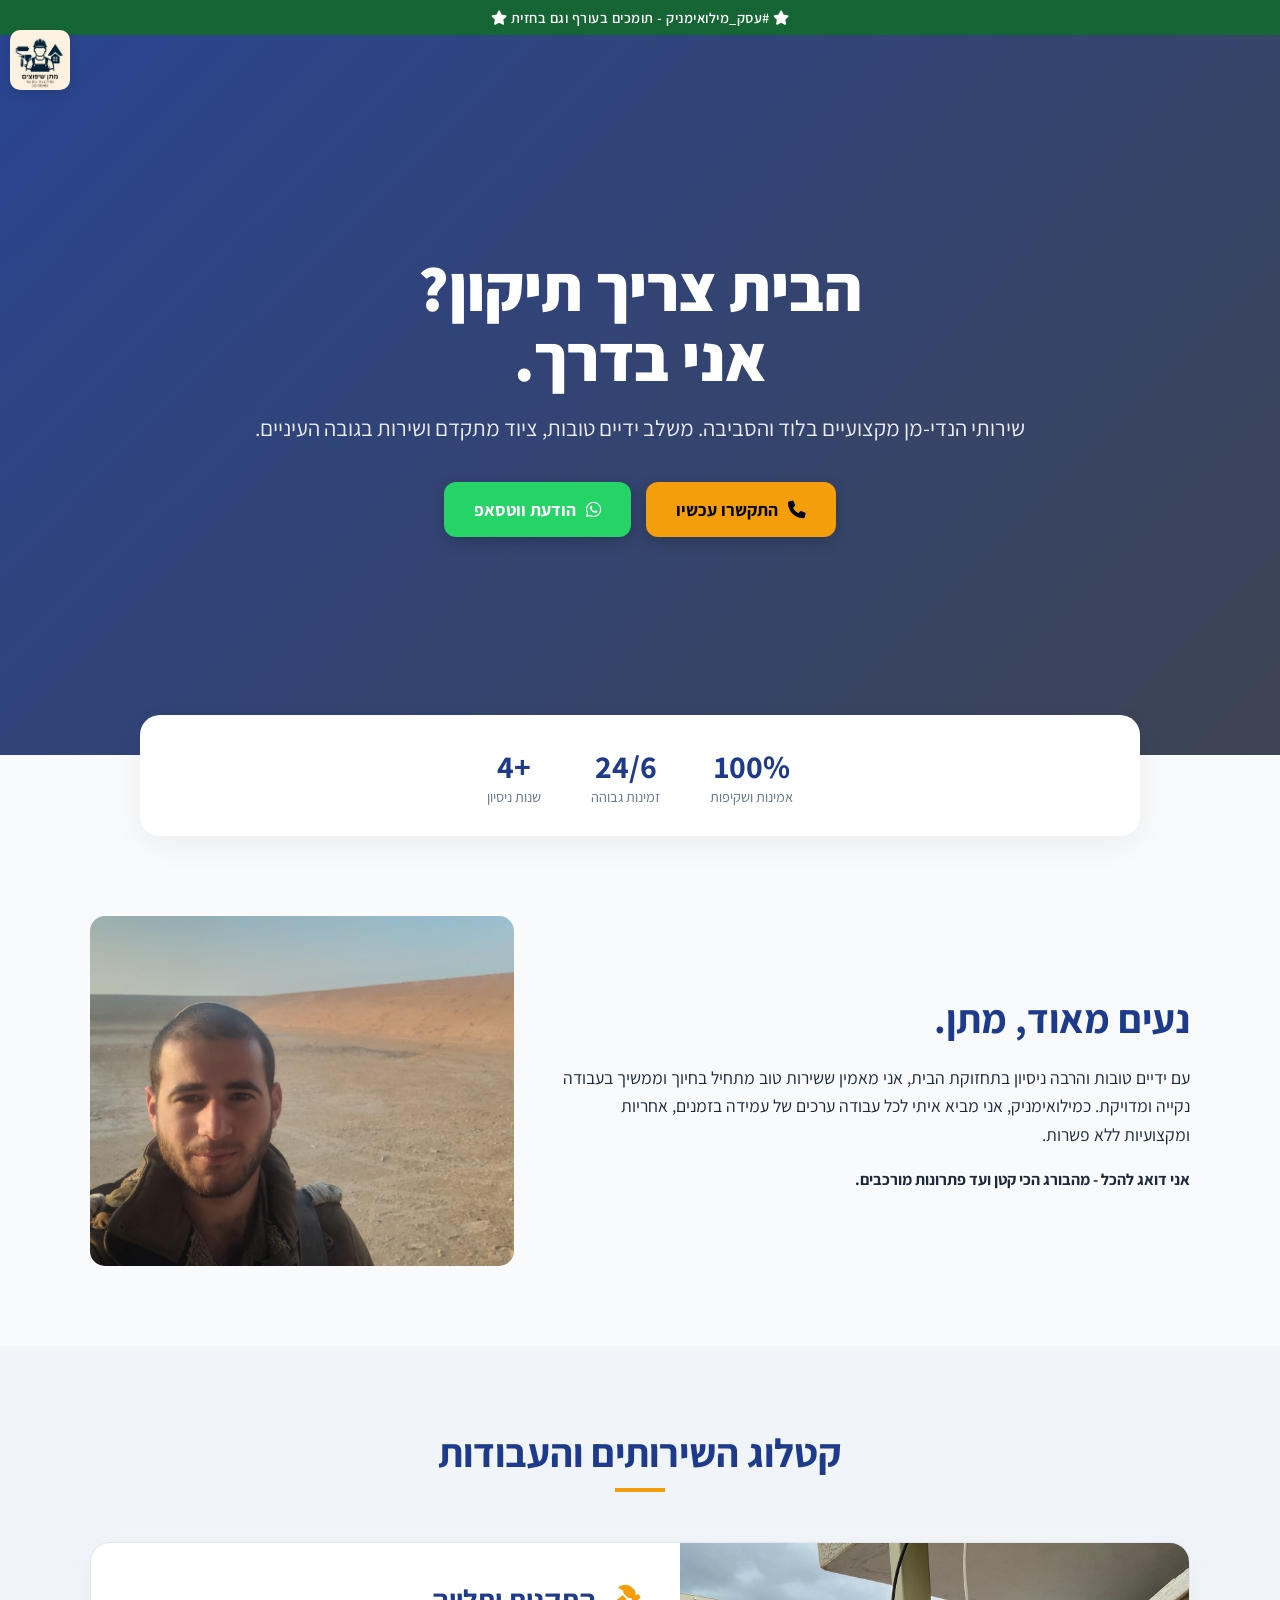
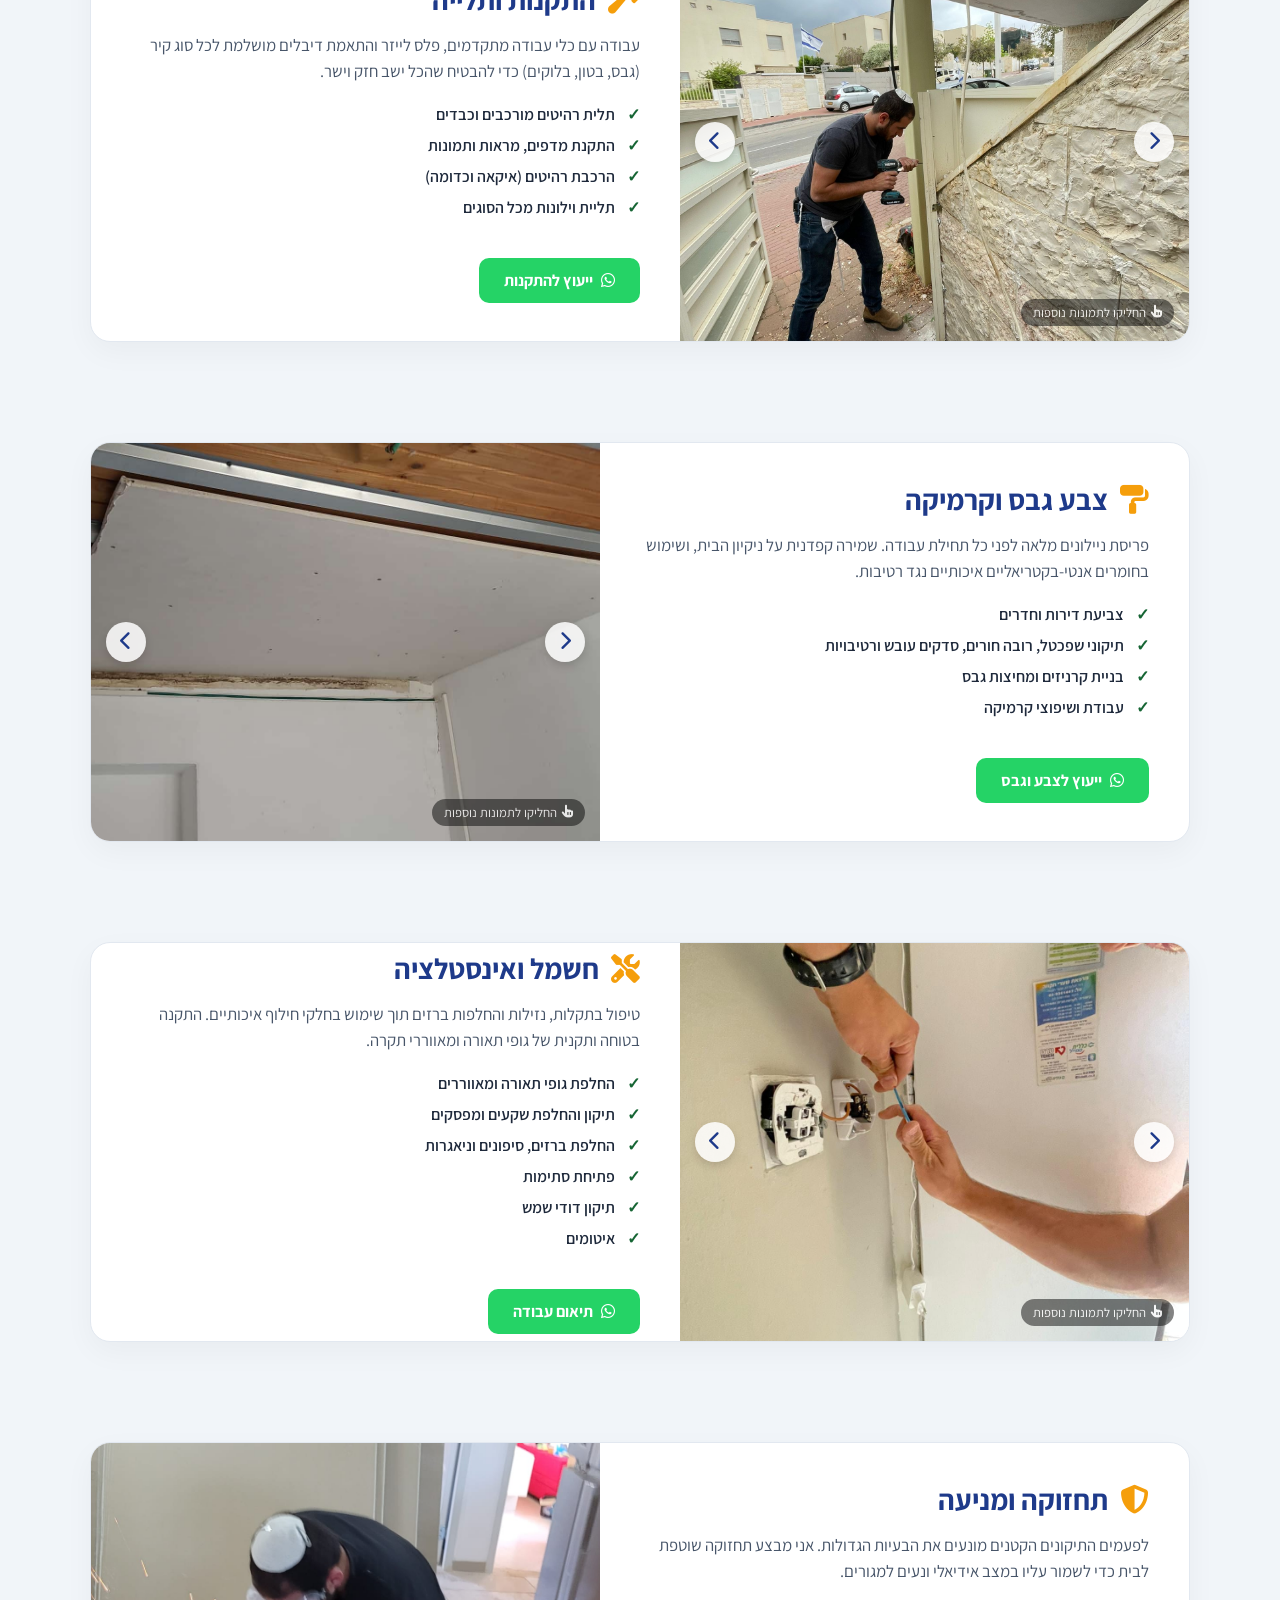
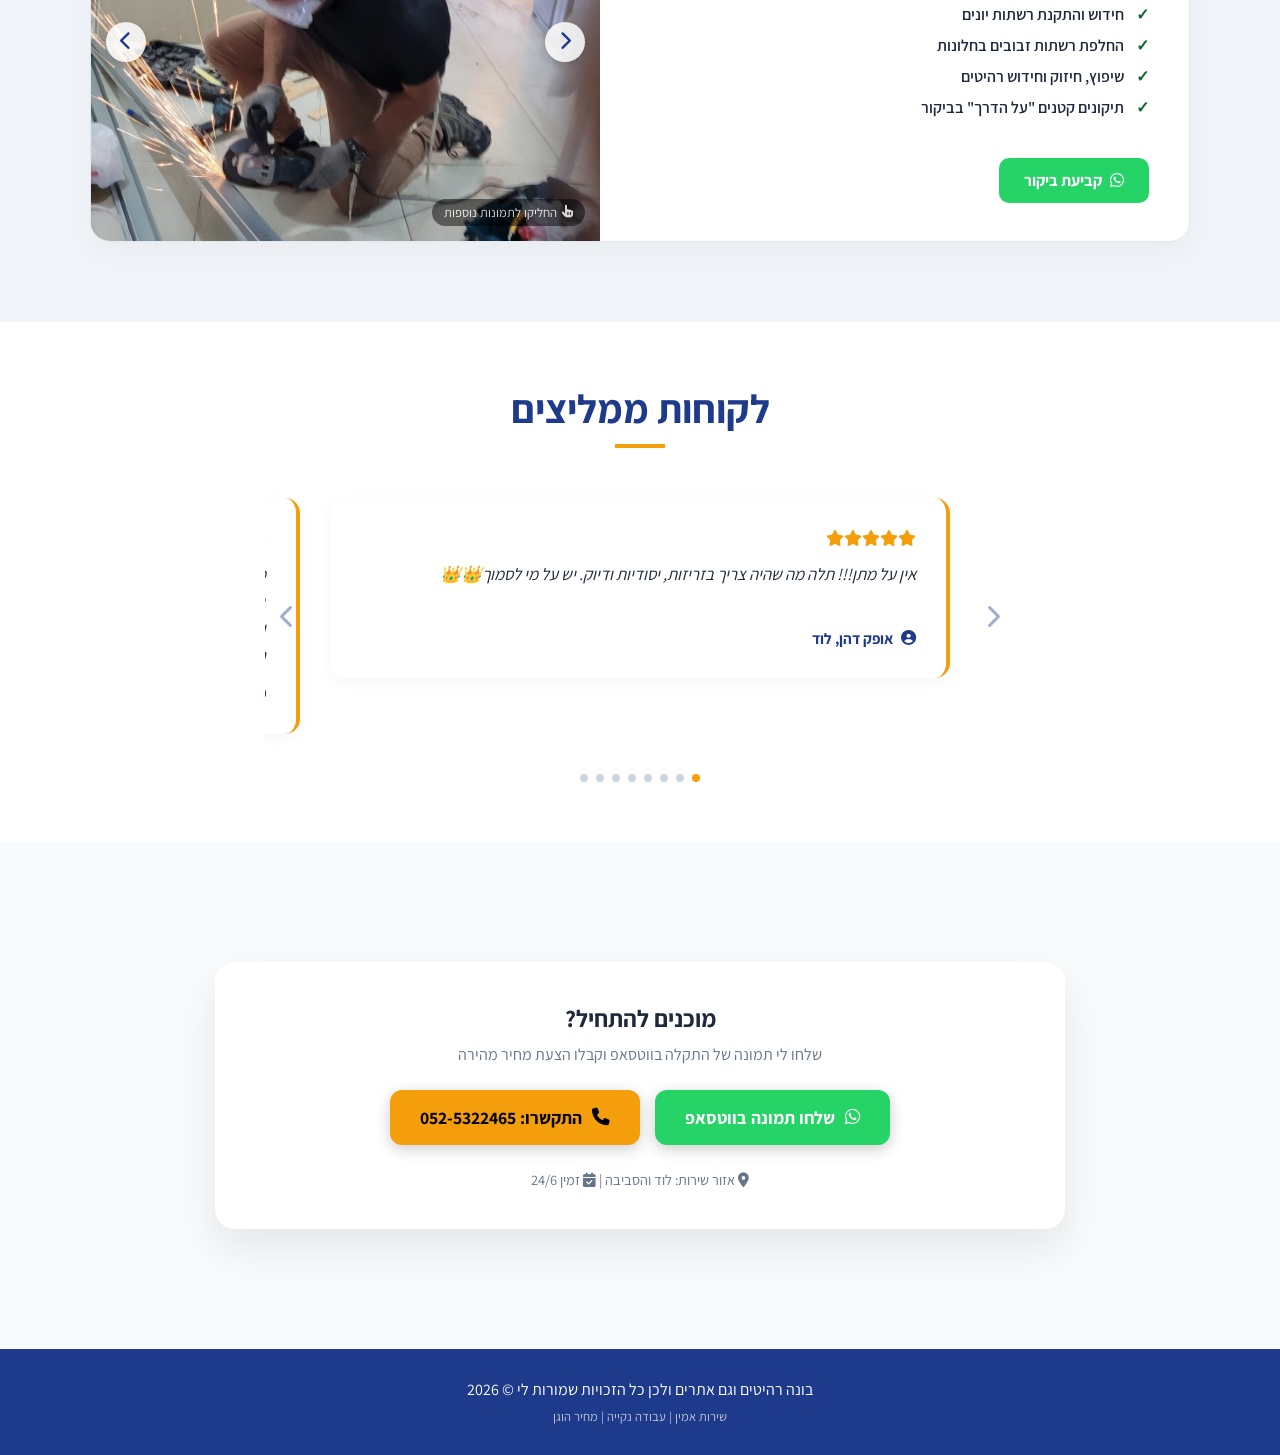
==== commit c24b1e62: "Update index.html" ====
--- a/index.html
+++ b/index.html
@@ -234,7 +234,9 @@
               <li>החלפת גופי תאורה ומאווררים</li>
               <li>תיקון והחלפת שקעים ומפסקים</li>
               <li>החלפת ברזים, סיפונים וניאגרות</li>
-              <li>איטומים (סיליקון ורובה במקלחות)</li>
+              <li>פתיחת סתימות</li>
+              <li>תיקון דודי שמש</li>
+              <li>איטומים</li>
             </ul>
             <a
               href="https://wa.me/972525322465?text=היי מתן, אשמח לעזרה עם חשמל או אינסטלציה"
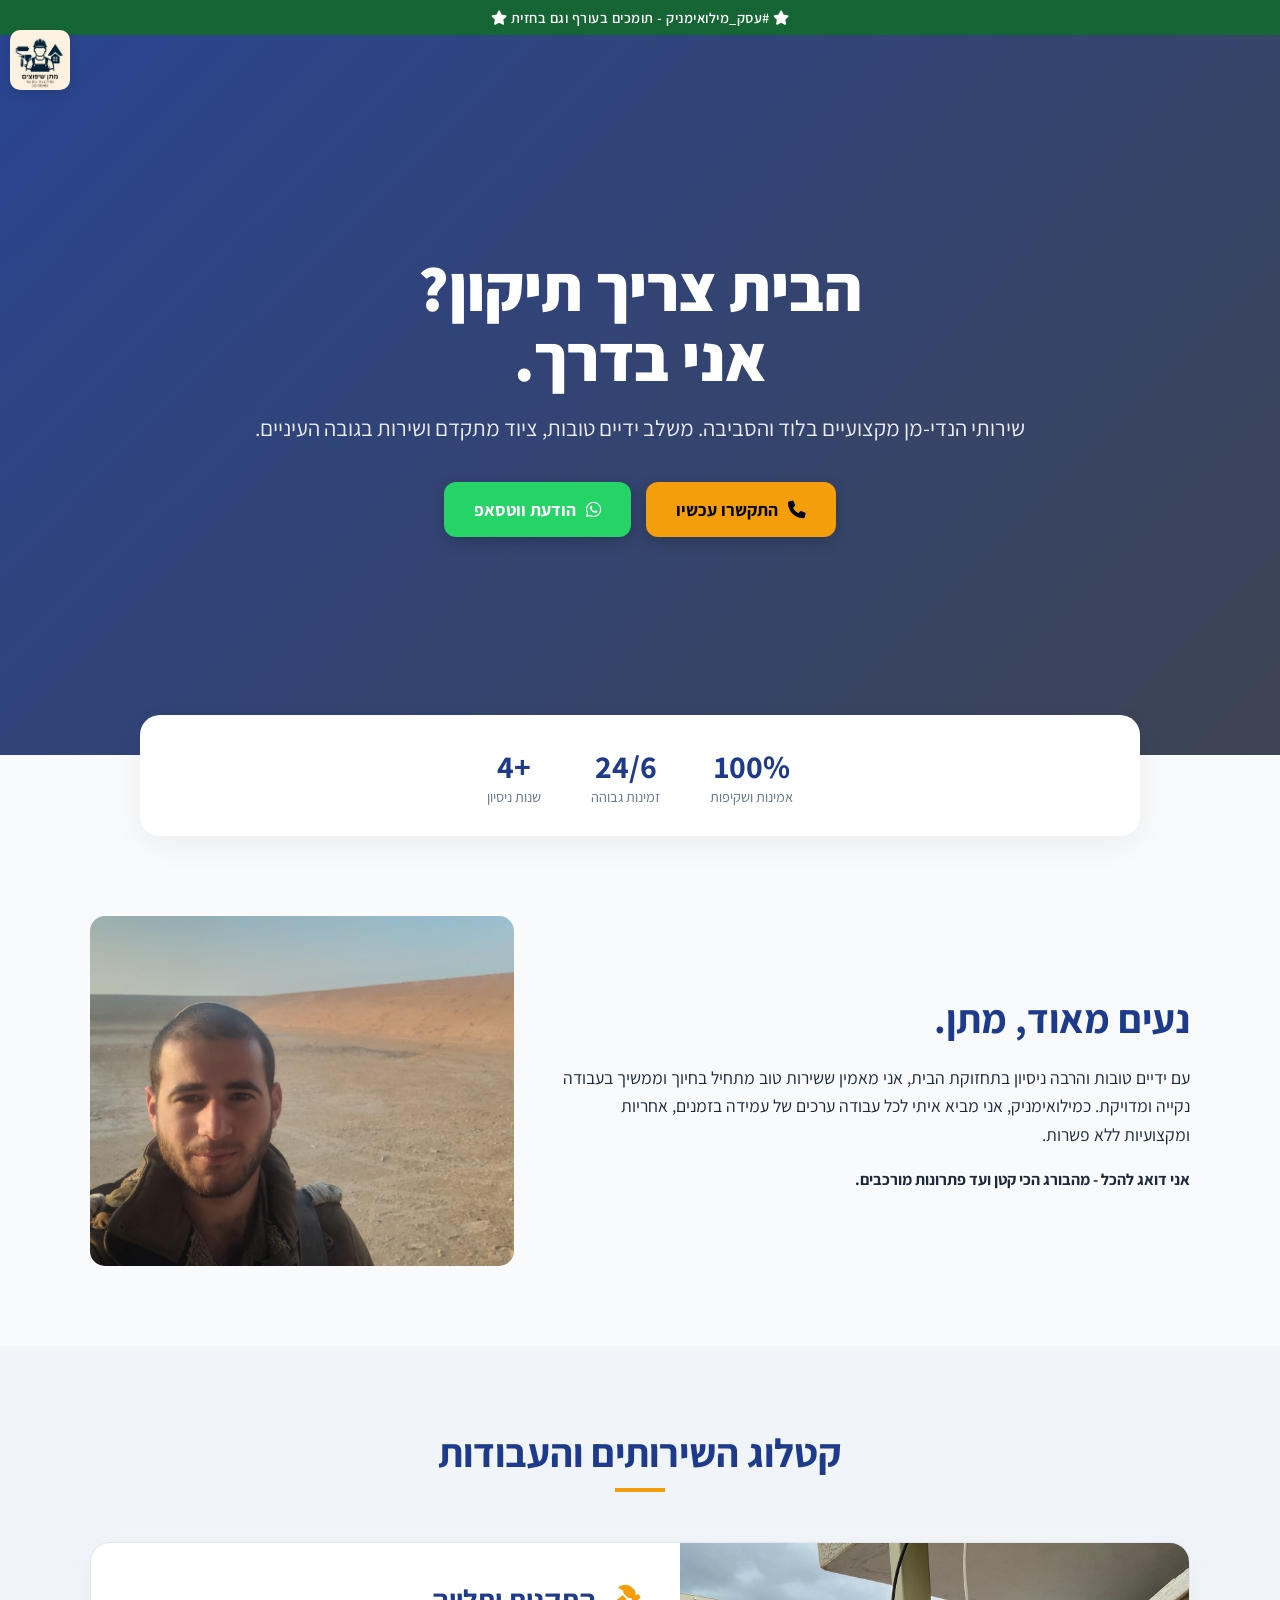
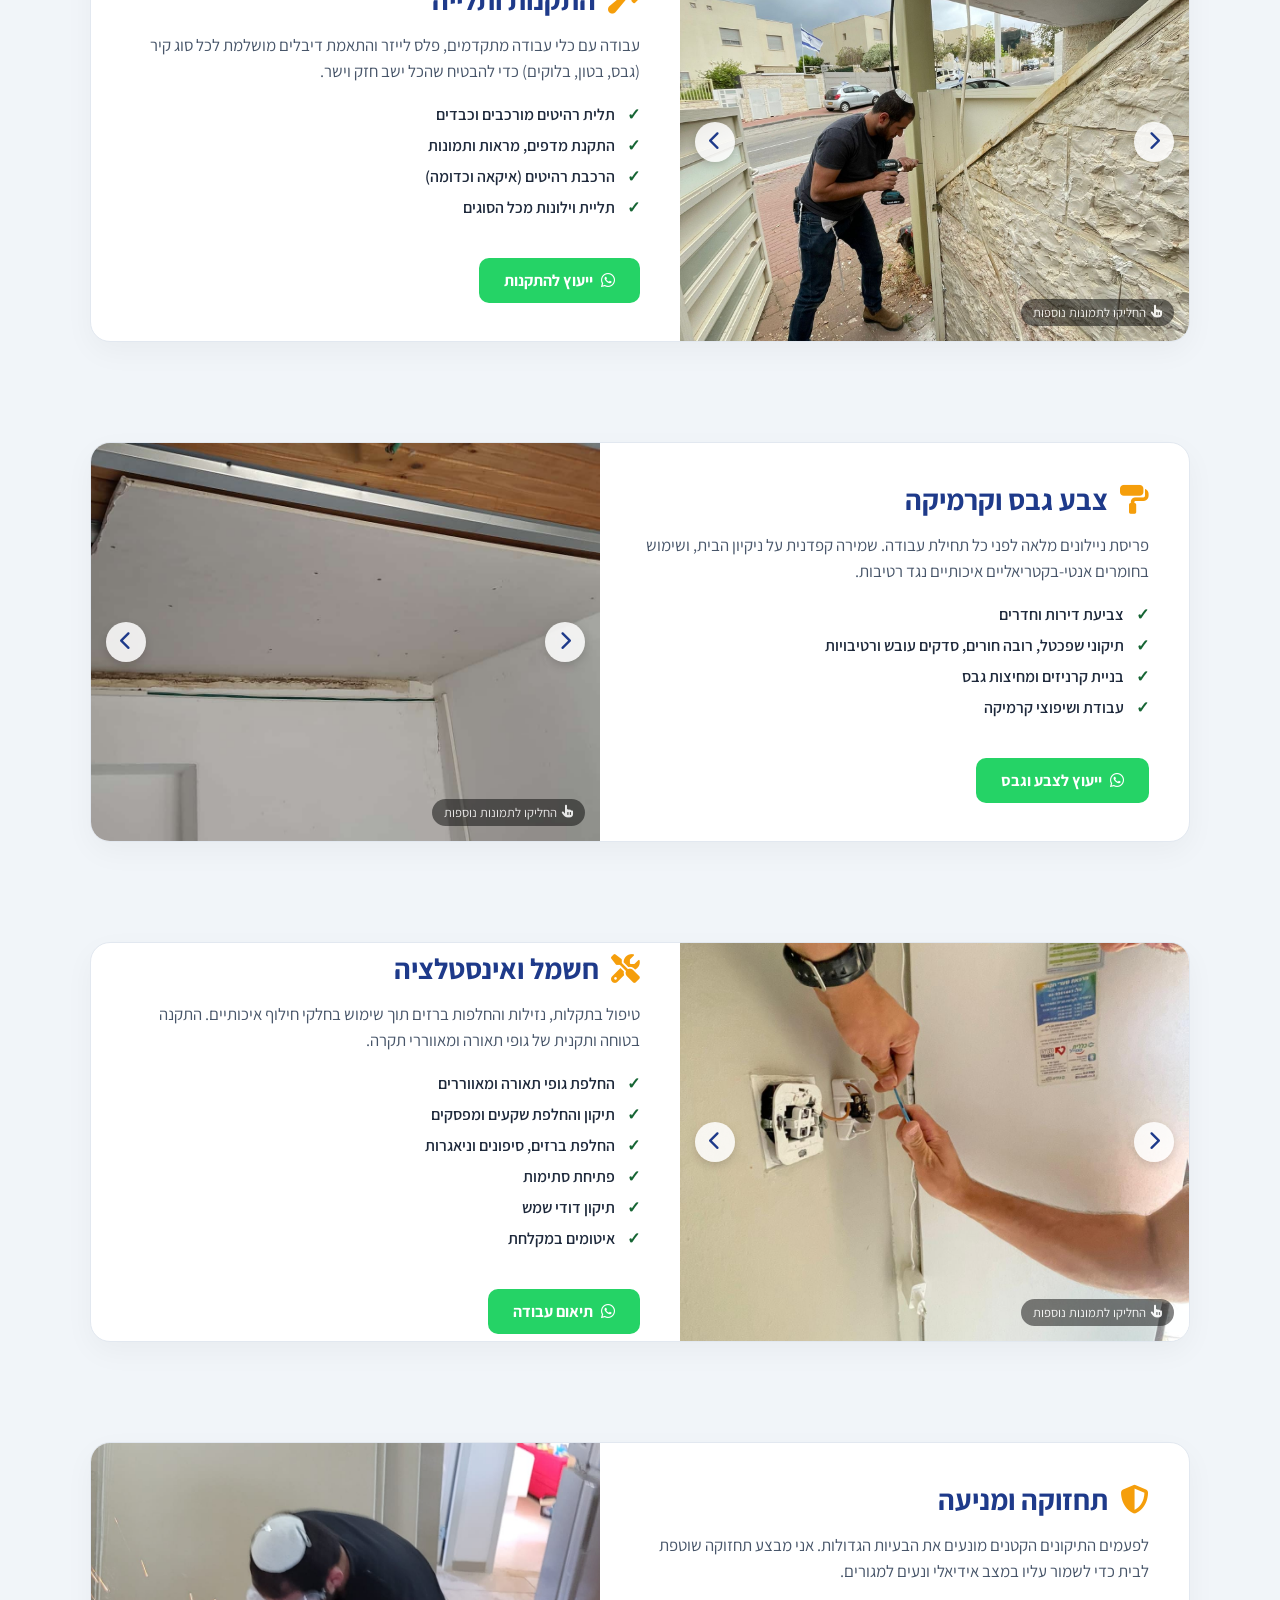
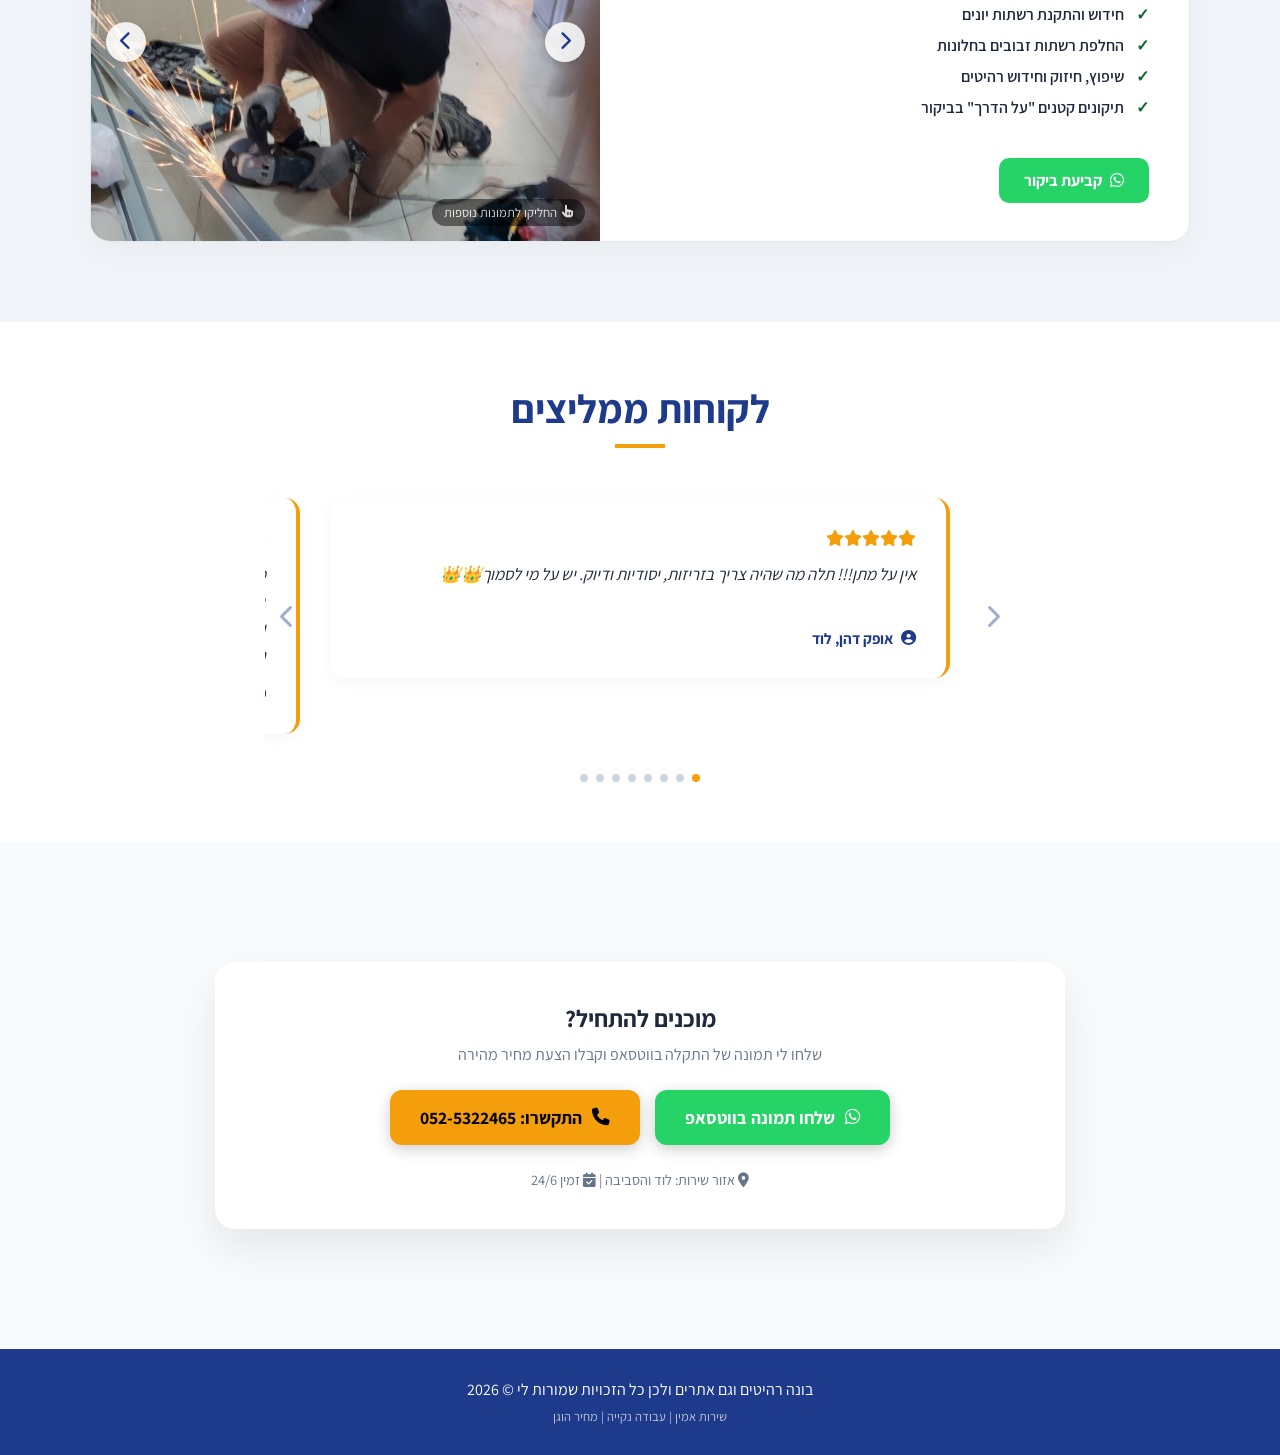
==== commit acd72215: "Update index.html" ====
--- a/index.html
+++ b/index.html
@@ -236,7 +236,7 @@
               <li>החלפת ברזים, סיפונים וניאגרות</li>
               <li>פתיחת סתימות</li>
               <li>תיקון דודי שמש</li>
-              <li>איטומים</li>
+              <li>איטומים במקלחת</li>
             </ul>
             <a
               href="https://wa.me/972525322465?text=היי מתן, אשמח לעזרה עם חשמל או אינסטלציה"
